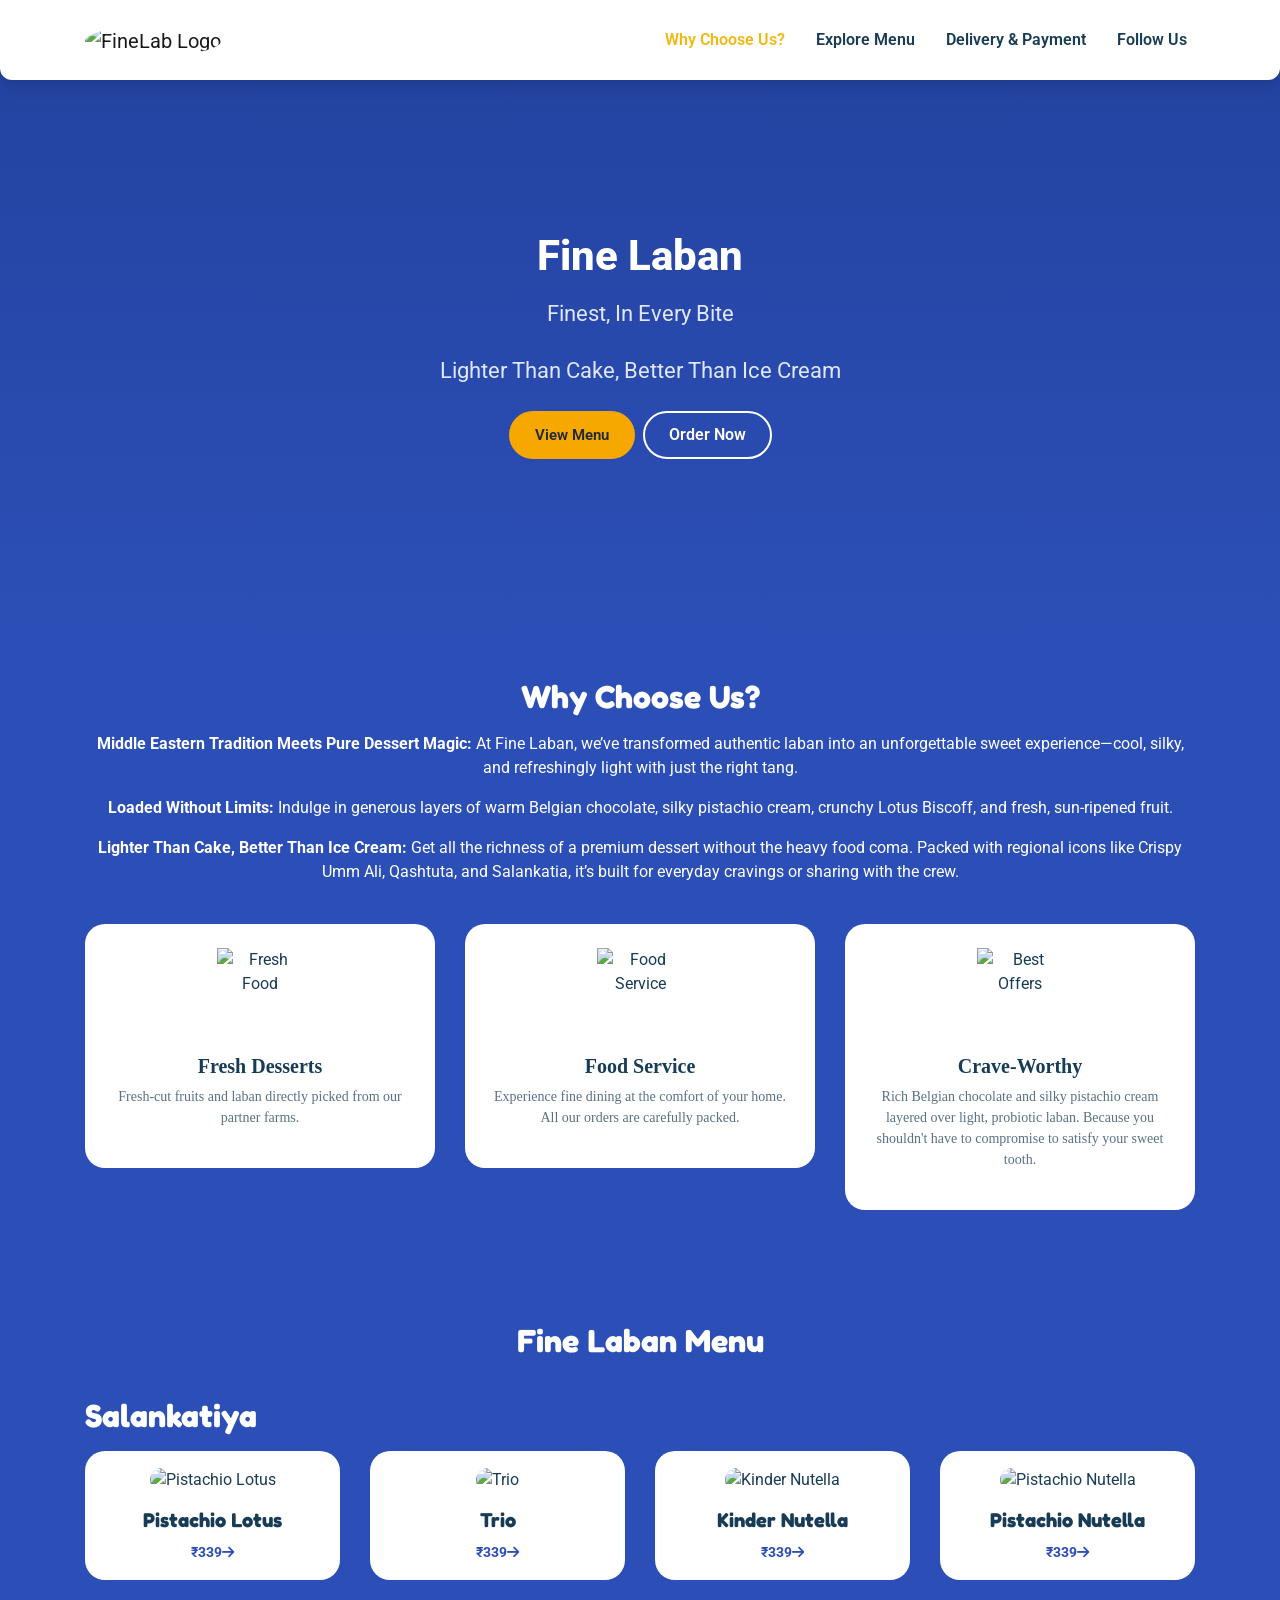
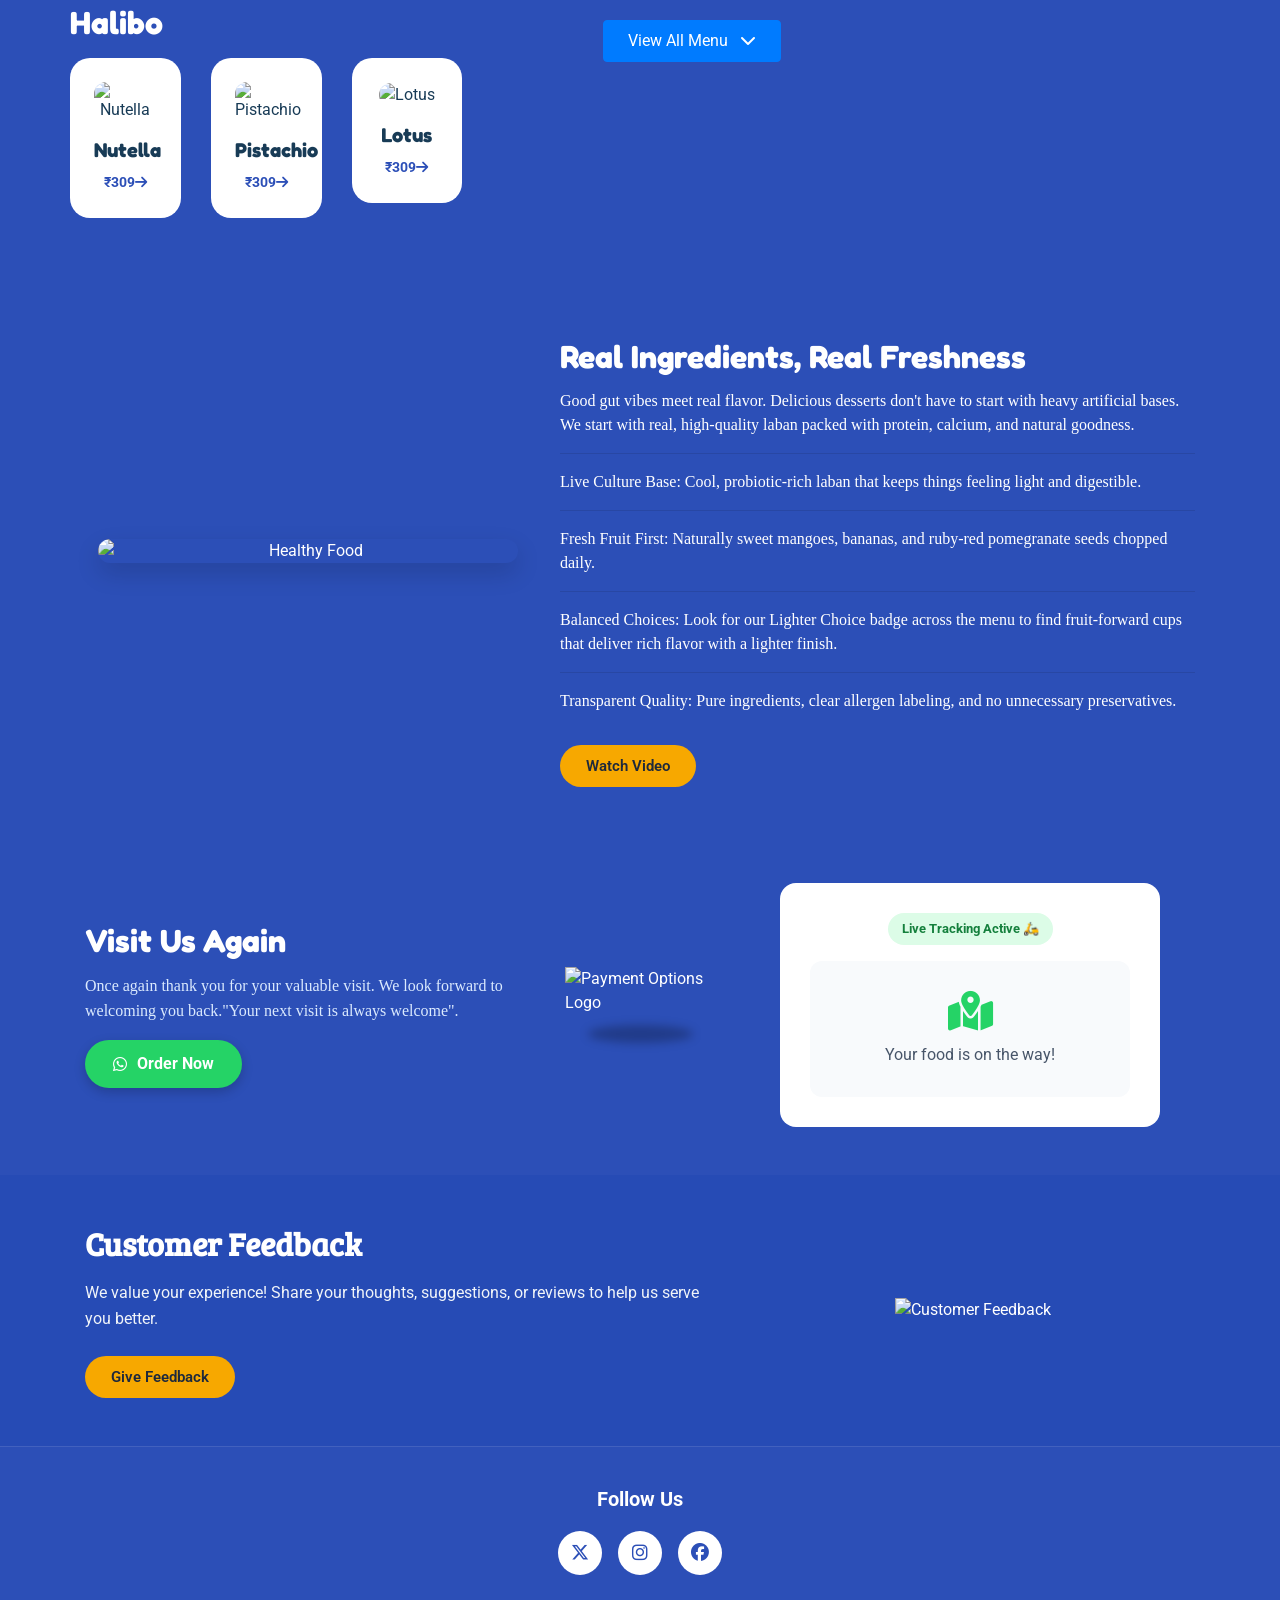
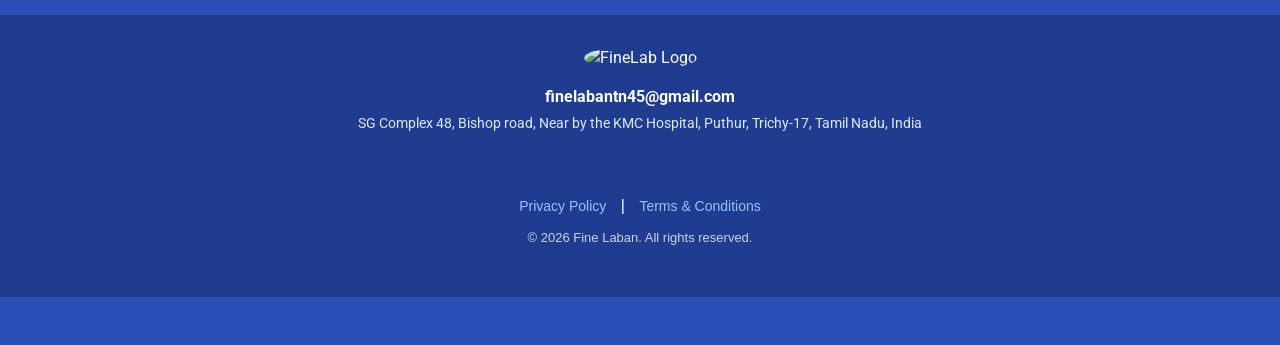
==== index.html @ 9af35835 "Add files via upload" ====
<!DOCTYPE html>
<html lang="en">

<head>
    <meta charset="UTF-8">
    <meta name="viewport" content="width=device-width, initial-scale=1.0">
    <title>Fine Laban - Finest, In Every Bite</title>

    <!-- External CSS Libraries -->
    <link rel="stylesheet" href="https://cdnjs.cloudflare.com/ajax/libs/font-awesome/6.5.0/css/all.min.css">
    <link rel="stylesheet" href="https://stackpath.bootstrapcdn.com/bootstrap/4.5.2/css/bootstrap.min.css" integrity="sha384-JcKb8q3iqJ61gNV9KGb8thSsNjpSL0n8PARn9HuZOnIxN0hoP+VmmDGMN5t9UJ0Z" crossorigin="anonymous" />
    <link href="https://fonts.googleapis.com/css2?family=Roboto:wght@300;400;500;700;800&display=swap" rel="stylesheet">

    <link rel="stylesheet" href="style.css">
    <link rel="preconnect" href="https://fonts.googleapis.com">
    <link rel="preconnect" href="https://fonts.gstatic.com" crossorigin>
    <link href="https://fonts.googleapis.com/css2?family=Fredoka:wght@300..700&display=swap" rel="stylesheet">
</head>

<body>

    <!-- NAVBAR -->
    <nav class="navbar navbar-expand-lg navbar-light fixed-top">
        <div class="container">
            <a class="navbar-brand" href="#">
                <img src="https://res.cloudinary.com/rdp2jkcj/image/upload/v1786182615/WhatsApp_Image_2026-08-08_at_3.19.28_PM_ah4m60.jpg" alt="FineLab Logo">
            </a>
            <button class="navbar-toggler" type="button" data-toggle="collapse" data-target="#navbarNavAltMarkup">
                <span class="navbar-toggler-icon"></span>
            </button>
            <div class="collapse navbar-collapse" id="navbarNavAltMarkup">
                <div class="navbar-nav ml-auto">
                    <a class="nav-link active" href="#wcuSection">Why Choose Us?</a>
                    <a class="nav-link" href="#exploreMenuSection">Explore Menu</a>
                    <a class="nav-link" href="#deliveryPaymentSection">Delivery & Payment</a>
                    <a class="nav-link" href="#followUsSection">Follow Us</a>
                </div>
            </div>
        </div>
    </nav>

    <!-- BANNER -->
    <div class="banner-section-bg-container d-flex justify-content-center align-items-center flex-column text-center">
        <div class="container">
            <h1 class="banner-heading mb-3">Fine Laban</h1>
            <p class="banner-caption mb-4">Finest, In Every Bite</p>
            <p class="banner-caption mb-4">Lighter Than Cake, Better Than Ice Cream</p>
            <div class="d-flex justify-content-center gap-3">
                <button class="custom-button mr-2" onclick="location.href='#exploreMenuSection'">View Menu</button>
                <a href="https://wa.me/917909191778?text=Hello%20Fine%20Shop%2C%20I%20want%20to%20place%20an%20order." target="_blank" class="custom-outline-button">Order Now</a>
            </div>
        </div>
    </div>

    <!-- WHY CHOOSE US -->
    <div class="wcu-section pt-5 pb-5" id="wcuSection">
        <div class="container">
            <div class="row">
                <div class="col-12 text-center mb-4">
                    <h1 class="wcu-section-heading">Why Choose Us?</h1>
                    <p class="wcu-section-description">
                         <p><strong>Middle Eastern Tradition Meets Pure Dessert Magic:</strong> At Fine Laban, we’ve transformed authentic laban into an unforgettable sweet experience—cool, silky, and refreshingly light with just the right tang.</p>
                         <p><strong>Loaded Without Limits:</strong> Indulge in generous layers of warm Belgian chocolate, silky pistachio cream, crunchy Lotus Biscoff, and fresh, sun-ripened fruit.</p>
                         <p><strong>Lighter Than Cake, Better Than Ice Cream:</strong> Get all the richness of a premium dessert without the heavy food coma. Packed with regional icons like Crispy Umm Ali, Qashtuta, and Salankatia, it’s built for everyday cravings or sharing with the crew.</p> 
               </div>
               <div class="col-12 col-md-4">
                    <div class="wcu-card p-4 mb-3">
                        <img src="https://d2clawv67efefq.cloudfront.net/ccbp-responsive-website/fruits-img.png" class="wcu-card-image mx-auto d-block" alt="Fresh Food" />
                        <h2 class="wcu-card-title mt-3">Fresh Desserts</h2>
                        <p class="wcu-card-description">Fresh-cut fruits and laban directly picked from our partner farms.</p>
                    </div>
                </div>
                <div class="col-12 col-md-4">
                    <div class="wcu-card p-4 mb-3">
                        <img src="https://d2clawv67efefq.cloudfront.net/ccbp-responsive-website/food-serve.png" class="wcu-card-image mx-auto d-block" alt="Food Service" />
                        <h2 class="wcu-card-title mt-3">Food Service</h2>
                        <p class="wcu-card-description">Experience fine dining at the comfort of your home. All our orders are carefully packed.</p>
                    </div>
                </div>
                <div class="col-12 col-md-4">
                    <div class="wcu-card p-4 mb-3">
                        <img src="https://d2clawv67efefq.cloudfront.net/ccbp-responsive-website/offers-img.png" class="wcu-card-image mx-auto d-block" alt="Best Offers" />
                        <h2 class="wcu-card-title mt-3">Crave-Worthy</h2>
                        <p class="wcu-card-description">Rich Belgian chocolate and silky pistachio cream layered over light, probiotic laban. Because you shouldn't have to compromise to satisfy your sweet tooth.</p>
                    </div>
                </div>
            </div>
        </div>
    </div>

    <!-- EXPLORE MENU -->
    <div class="explore-menu-section pt-5 pb-5" id="exploreMenuSection">
    <div class="container">
        <!-- Main Section Title -->
        <div class="row">
            <div class="col-12 mb-4 text-center">
                <h1 class="menu-section-heading">Fine Laban Menu</h1>
            </div>
        </div>

        <!-- ALWAYS VISIBLE CATEGORIES -->

        <!-- 2. SALANKATIYA SECTION -->
        <div class="row mb-4 category-section">
            <div class="col-12"><h2 class="category-heading mb-3">Salankatiya</h2></div>
            <div class="col-12 col-md-6 col-lg-3">
                <div class="menu-item-card p-3 mb-4" onclick="openOrderModal('Pistachio Lotus', 339, 'https://res.cloudinary.com/ehbeuwv4/image/upload/f_auto,q_auto/WhatsApp_Image_2026-08-01_at_11.56.31_PM_zu2cu1')">
                    <img src="https://res.cloudinary.com/ehbeuwv4/image/upload/f_auto,q_auto/WhatsApp_Image_2026-08-01_at_11.56.31_PM_zu2cu1" class="menu-item-image w-100" alt="Pistachio Lotus" />
                    <h3 class="menu-card-title mt-3">Pistachio Lotus</h3>
                    <a href="#" class="menu-item-link"> ₹339<i class="fas fa-arrow-right"></i></a>
                </div>
            </div>
            <div class="col-12 col-md-6 col-lg-3">
                <div class="menu-item-card p-3 mb-4" onclick="openOrderModal('Trio', 339, 'https://res.cloudinary.com/ehbeuwv4/image/upload/f_auto,q_auto/WhatsApp_Image_2026-08-01_at_11.52.54_PM_xdddlk')">
                    <img src="https://res.cloudinary.com/ehbeuwv4/image/upload/f_auto,q_auto/WhatsApp_Image_2026-08-01_at_11.52.54_PM_xdddlk" class="menu-item-image w-100" alt="Trio" />
                    <h3 class="menu-card-title mt-3">Trio</h3>
                    <a href="#" class="menu-item-link"> ₹339<i class="fas fa-arrow-right"></i></a>
                </div>
            </div>
            <div class="col-12 col-md-6 col-lg-3">
                <div class="menu-item-card p-3 mb-4" onclick="openOrderModal('Kinder Nutella', 339, 'https://res.cloudinary.com/ehbeuwv4/image/upload/f_auto,q_auto/WhatsApp_Image_2026-08-01_at_10.01.48_PM_1_yns80e')">
                    <img src="https://res.cloudinary.com/ehbeuwv4/image/upload/f_auto,q_auto/WhatsApp_Image_2026-08-01_at_10.01.48_PM_1_yns80e" class="menu-item-image w-100" alt="Kinder Nutella" />
                    <h3 class="menu-card-title mt-3">Kinder Nutella</h3>
                    <a href="#" class="menu-item-link"> ₹339<i class="fas fa-arrow-right"></i></a>
                </div>
            </div>
            <div class="col-12 col-md-6 col-lg-3">
                <div class="menu-item-card p-3 mb-4" onclick="openOrderModal('Pistachio Nutella', 339, 'https://res.cloudinary.com/ehbeuwv4/image/upload/f_auto,q_auto/WhatsApp_Image_2026-08-01_at_10.03.39_PM_nn8xlf')">
                    <img src="https://res.cloudinary.com/ehbeuwv4/image/upload/f_auto,q_auto/WhatsApp_Image_2026-08-01_at_10.03.39_PM_nn8xlf" class="menu-item-image w-100" alt="Pistachio Nutella" />
                    <h3 class="menu-card-title mt-3">Pistachio Nutella</h3>
                    <a href="#" class="menu-item-link"> ₹339<i class="fas fa-arrow-right"></i></a>
                </div>
            </div>


        <!-- 12. HALIBO SECTION -->
            <div class="row mb-4 category-section">
                <div class="col-12"><h2 class="category-heading mb-3">Halibo</h2></div>
                <div class="col-12 col-md-6 col-lg-3">
                    <div class="menu-item-card p-4 mb-4" onclick="openOrderModal('Nutella', 309, 'https://res.cloudinary.com/ehbeuwv4/image/upload/f_auto,q_auto/1000098634_y91zod')">
                        <img src="https://res.cloudinary.com/ehbeuwv4/image/upload/f_auto,q_auto/1000098634_y91zod" class="menu-item-image w-100" alt="Nutella" />
                        <h3 class="menu-card-title mt-3">Nutella</h3>
                        <a href="#" class="menu-item-link"> ₹309<i class="fas fa-arrow-right"></i></a>
                    </div>
                </div>
                <div class="col-12 col-md-6 col-lg-3">
                    <div class="menu-item-card p-4 mb-4" onclick="openOrderModal('Pistachio', 309, 'https://res.cloudinary.com/ehbeuwv4/image/upload/f_auto,q_auto/WhatsApp_Image_2026-08-01_at_11.21.33_PM_sa0oqc')">
                        <img src="https://res.cloudinary.com/ehbeuwv4/image/upload/f_auto,q_auto/WhatsApp_Image_2026-08-01_at_11.21.33_PM_sa0oqc" class="menu-item-image w-100" alt="Pistachio" />
                        <h3 class="menu-card-title mt-3">Pistachio</h3>
                        <a href="#" class="menu-item-link"> ₹309<i class="fas fa-arrow-right"></i></a>
                    </div>
                </div>
                <div class="col-12 col-md-6 col-lg-3">
                    <div class="menu-item-card p-4 mb-4" onclick="openOrderModal('Lotus', 309, 'https://res.cloudinary.com/ehbeuwv4/image/upload/v1785690926/IMG-20260802-WA0013_jbvsyq.jpg')">
                        <img src="https://res.cloudinary.com/ehbeuwv4/image/upload/v1785690926/IMG-20260802-WA0013_jbvsyq.jpg" class="menu-item-image w-100" alt="Lotus" />
                        <h3 class="menu-card-title mt-3">Lotus</h3>
                        <a href="#" class="menu-item-link"> ₹309<i class="fas fa-arrow-right"></i></a>
                    </div>
                </div>
            </div>

        <!-- INITIALLY HIDDEN CONTAINER FOR REMAINING CATEGORIES -->
        <div id="moreMenuSection" class="d-none">

            <!-- 3. HEBBA CAKE SECTION -->
            <div class="row mb-4 category-section">
                <div class="col-12"><h2 class="category-heading mb-3">Hebba Cake</h2></div>
                <div class="col-12 col-md-6 col-lg-3" onclick="openOrderModal('Belgium Chocolate', 379, 'https://res.cloudinary.com/ehbeuwv4/image/upload/f_auto,q_auto/WhatsApp_Image_2026-08-01_at_10.09.09_PM_kfiuom')">
                    <div class="menu-item-card p-3 mb-4">
                        <img src="https://res.cloudinary.com/ehbeuwv4/image/upload/f_auto,q_auto/WhatsApp_Image_2026-08-01_at_10.09.09_PM_kfiuom" class="menu-item-image w-100" alt="Belgium Chocolate" />
                        <h3 class="menu-card-title mt-3">Belgium Chocolate</h3>
                        <a href="#" class="menu-item-link"> ₹379<i class="fas fa-arrow-right"></i></a>
                    </div>
                </div>
                <div class="col-12 col-md-6 col-lg-3" onclick="openOrderModal('Kinder', 239, 'https://res.cloudinary.com/ehbeuwv4/image/upload/f_auto,q_auto/WhatsApp_Image_2026-08-01_at_10.11.14_PM_ahtedg')">
                    <div class="menu-item-card p-3 mb-4">
                        <img src="https://res.cloudinary.com/ehbeuwv4/image/upload/f_auto,q_auto/WhatsApp_Image_2026-08-01_at_10.11.14_PM_ahtedg" class="menu-item-image w-100" alt="Kinder" />
                        <h3 class="menu-card-title mt-3">Kinder</h3>
                        <a href="#" class="menu-item-link"> ₹239<i class="fas fa-arrow-right"></i></a>
                    </div>
                </div>
                <div class="col-12 col-md-6 col-lg-3" onclick="openOrderModal('Pista', 239, 'https://res.cloudinary.com/ehbeuwv4/image/upload/f_auto,q_auto/WhatsApp_Image_2026-08-01_at_10.28.12_PM_vltp1e')">
                    <div class="menu-item-card p-3 mb-4">
                        <img src="https://res.cloudinary.com/ehbeuwv4/image/upload/f_auto,q_auto/WhatsApp_Image_2026-08-01_at_10.28.12_PM_vltp1e" class="menu-item-image w-100" alt="Pista" />
                        <h3 class="menu-card-title mt-3">Pista</h3>
                        <a href="#" class="menu-item-link"> ₹239<i class="fas fa-arrow-right"></i></a>
                    </div>
                </div>
                <div class="col-12 col-md-6 col-lg-3" onclick="openOrderModal('Chocolate', 239, 'https://res.cloudinary.com/ehbeuwv4/image/upload/f_auto,q_auto/WhatsApp_Image_2026-08-01_at_11.30.06_PM_lm1nqe')">
                    <div class="menu-item-card p-3 mb-4">
                        <img src="https://res.cloudinary.com/ehbeuwv4/image/upload/f_auto,q_auto/WhatsApp_Image_2026-08-01_at_11.30.06_PM_lm1nqe" class="menu-item-image w-100" alt="Chocolate" />
                        <h3 class="menu-card-title mt-3">Chocolate</h3>
                        <a href="#" class="menu-item-link"> ₹239<i class="fas fa-arrow-right"></i></a>
                    </div>
                </div>
            </div>

            <!-- 4. BAMBOOZA SECTION -->
            <div class="row mb-4 category-section">
                <div class="col-12"><h2 class="category-heading mb-3">Bambooza</h2></div>
                <div class="col-12 col-md-6 col-lg-3">
                    <div class="menu-item-card p-3 mb-4" onclick="openOrderModal('Pistachio', 339, 'https://res.cloudinary.com/ehbeuwv4/image/upload/f_auto,q_auto/WhatsApp_Image_2026-08-01_at_10.14.14_PM_jrbf6d')">
                        <img src="https://res.cloudinary.com/ehbeuwv4/image/upload/f_auto,q_auto/WhatsApp_Image_2026-08-01_at_10.14.14_PM_jrbf6d" class="menu-item-image w-100" alt="Pistachio" />
                        <h3 class="menu-card-title mt-3">Pistachio</h3>
                        <a href="#" class="menu-item-link">₹339<i class="fas fa-arrow-right"></i></a>
                    </div>
                </div>
                <div class="col-12 col-md-6 col-lg-3">
                    <div class="menu-item-card p-3 mb-4" onclick="openOrderModal('Mango', 339, 'https://res.cloudinary.com/ehbeuwv4/image/upload/f_auto,q_auto/WhatsApp_Image_2026-08-01_at_10.13.10_PM_d2go8y')">
                        <img src="https://res.cloudinary.com/ehbeuwv4/image/upload/f_auto,q_auto/WhatsApp_Image_2026-08-01_at_10.13.10_PM_d2go8y" class="menu-item-image w-100" alt="Mango" />
                        <h3 class="menu-card-title mt-3">Mango</h3>
                        <a href="#" class="menu-item-link"> ₹339<i class="fas fa-arrow-right"></i></a>
                    </div>
                </div>
                <div class="col-12 col-md-6 col-lg-3">
                    <div class="menu-item-card p-3 mb-4" onclick="openOrderModal('Lotus', 339, 'https://res.cloudinary.com/ehbeuwv4/image/upload/f_auto,q_auto/WhatsApp_Image_2026-08-01_at_10.17.02_PM_slt33b')">
                        <img src="https://res.cloudinary.com/ehbeuwv4/image/upload/f_auto,q_auto/WhatsApp_Image_2026-08-01_at_10.17.02_PM_slt33b" class="menu-item-image w-100" alt="Lotus" />
                        <h3 class="menu-card-title mt-3">Lotus</h3>
                        <a href="#" class="menu-item-link"> ₹339<i class="fas fa-arrow-right"></i></a>
                    </div>
                </div>
                <div class="col-12 col-md-6 col-lg-3">
                    <div class="menu-item-card p-3 mb-4" onclick="openOrderModal('Nutella', 339, 'https://res.cloudinary.com/ehbeuwv4/image/upload/f_auto,q_auto/WhatsApp_Image_2026-08-01_at_10.21.53_PM_pfiijg')">
                        <img src="https://res.cloudinary.com/ehbeuwv4/image/upload/f_auto,q_auto/WhatsApp_Image_2026-08-01_at_10.21.53_PM_pfiijg" class="menu-item-image w-100" alt="Nutella" />
                        <h3 class="menu-card-title mt-3">Nutella</h3>
                        <a href="#" class="menu-item-link"> ₹339<i class="fas fa-arrow-right"></i></a>
                    </div>
                </div>
            </div>

            <!-- 5. CRISPY UMM ALI SECTION -->
            <div class="row mb-4 category-section">
                <div class="col-12"><h2 class="category-heading mb-3">Crispy Umm Ali</h2></div>
                <div class="col-12 col-md-6 col-lg-3">
                    <div class="menu-item-card p-3 mb-4" onclick="openOrderModal('Lotus', 339, 'https://res.cloudinary.com/ehbeuwv4/image/upload/f_auto,q_auto/WhatsApp_Image_2026-08-01_at_10.56.20_PM_b3t0y7')">
                        <img src="https://res.cloudinary.com/ehbeuwv4/image/upload/f_auto,q_auto/WhatsApp_Image_2026-08-01_at_10.56.20_PM_b3t0y7" class="menu-item-image w-100" alt="Lotus" />
                        <h3 class="menu-card-title mt-3">Lotus</h3>
                        <a href="#" class="menu-item-link"> ₹339<i class="fas fa-arrow-right"></i></a>
                    </div>
                </div>
                <div class="col-12 col-md-6 col-lg-3">
                    <div class="menu-item-card p-3 mb-4" onclick="openOrderModal('Pistachio Nutella', 339, 'https://res.cloudinary.com/ehbeuwv4/image/upload/f_auto,q_auto/WhatsApp_Image_2026-08-01_at_10.57.57_PM_mifkaj')">
                        <img src="https://res.cloudinary.com/ehbeuwv4/image/upload/f_auto,q_auto/WhatsApp_Image_2026-08-01_at_10.57.57_PM_mifkaj" class="menu-item-image w-100" alt="Pistachio Nutella" />
                        <h3 class="menu-card-title mt-3">Pistachio Nutella</h3>
                        <a href="#" class="menu-item-link"> ₹339<i class="fas fa-arrow-right"></i></a>
                    </div>
                </div>
                <div class="col-12 col-md-6 col-lg-3">
                    <div class="menu-item-card p-3 mb-4" onclick="openOrderModal('Pistachio Lotus', 339, 'https://res.cloudinary.com/ehbeuwv4/image/upload/v1785691834/IMG-20260802-WA0010_f9mij9.jpg')">
                        <img src="https://res.cloudinary.com/ehbeuwv4/image/upload/v1785691834/IMG-20260802-WA0010_f9mij9.jpg" class="menu-item-image w-100" alt="Pistachio Lotus" />
                        <h3 class="menu-card-title mt-3">Pistachio Lotus</h3>
                        <a href="#" class="menu-item-link"> ₹339<i class="fas fa-arrow-right"></i></a>
                    </div>
                </div>
                <div class="col-12 col-md-6 col-lg-3">
                    <div class="menu-item-card p-3 mb-4" onclick="openOrderModal('Pistachio', 339, 'https://res.cloudinary.com/ehbeuwv4/image/upload/f_auto,q_auto/WhatsApp_Image_2026-08-01_at_11.44.16_PM_1_s6atgj')">
                        <img src="https://res.cloudinary.com/ehbeuwv4/image/upload/f_auto,q_auto/WhatsApp_Image_2026-08-01_at_11.44.16_PM_1_s6atgj" class="menu-item-image w-100" alt="Pistachio" />
                        <h3 class="menu-card-title mt-3">Pistachio</h3>
                        <a href="#" class="menu-item-link"> ₹339<i class="fas fa-arrow-right"></i></a>
                    </div>
                </div>
                <div class="col-12 col-md-6 col-lg-3">
                    <div class="menu-item-card p-3 mb-4" onclick="openOrderModal('Nutella', 339, 'https://res.cloudinary.com/ehbeuwv4/image/upload/f_auto,q_auto/WhatsApp_Image_2026-08-01_at_11.44.16_PM_kfjekk')">
                        <img src="https://res.cloudinary.com/ehbeuwv4/image/upload/f_auto,q_auto/WhatsApp_Image_2026-08-01_at_11.44.16_PM_kfjekk" class="menu-item-image w-100" alt="Nutella" />
                        <h3 class="menu-card-title mt-3">Nutella</h3>
                        <a href="#" class="menu-item-link"> ₹339<i class="fas fa-arrow-right"></i></a>
                    </div>
                </div>
            </div>

            <!-- 6. LOU'A SECTION -->
            <div class="row mb-4 category-section">
                <div class="col-12"><h2 class="category-heading mb-3">Lou'a</h2></div>
                <div class="col-12 col-md-6 col-lg-3">
                    <div class="menu-item-card p-3 mb-4" onclick="openOrderModal('Nutella', 339, 'https://res.cloudinary.com/ehbeuwv4/image/upload/f_auto,q_auto/1000098624_us4xb9')">
                        <img src="https://res.cloudinary.com/ehbeuwv4/image/upload/f_auto,q_auto/1000098624_us4xb9" class="menu-item-image w-100" alt="Nutella" />
                        <h3 class="menu-card-title mt-3">Nutella</h3>
                        <a href="#" class="menu-item-link"> ₹339<i class="fas fa-arrow-right"></i></a>
                    </div>
                </div>
                <div class="col-12 col-md-6 col-lg-3">
                    <div class="menu-item-card p-3 mb-4" onclick="openOrderModal('Pistachio Lotus', 339, 'https://res.cloudinary.com/ehbeuwv4/image/upload/f_auto,q_auto/1000098628_n03lbp')">
                        <img src="https://res.cloudinary.com/ehbeuwv4/image/upload/f_auto,q_auto/1000098628_n03lbp" class="menu-item-image w-100" alt="Pistachio Lotus" />
                        <h3 class="menu-card-title mt-3">Pistachio Lotus</h3>
                        <a href="#" class="menu-item-link"> ₹339<i class="fas fa-arrow-right"></i></a>
                    </div>
                </div>
                <div class="col-12 col-md-6 col-lg-3">
                    <div class="menu-item-card p-3 mb-4" onclick="openOrderModal('Kinder', 339, 'https://res.cloudinary.com/ehbeuwv4/image/upload/f_auto,q_auto/WhatsApp_Image_2026-08-01_at_11.01.28_PM_yvff14')">
                        <img src="https://res.cloudinary.com/ehbeuwv4/image/upload/f_auto,q_auto/WhatsApp_Image_2026-08-01_at_11.01.28_PM_yvff14" class="menu-item-image w-100" alt="Kinder" />
                        <h3 class="menu-card-title mt-3">Kinder</h3>
                        <a href="#" class="menu-item-link"> ₹339<i class="fas fa-arrow-right"></i></a>
                    </div>
                </div>
                <div class="col-12 col-md-6 col-lg-3">
                    <div class="menu-item-card p-3 mb-4" onclick="openOrderModal('Nutella Pistachio', 339, 'https://res.cloudinary.com/ehbeuwv4/image/upload/f_auto,q_auto/1000098171_swpna8')">
                        <img src="https://res.cloudinary.com/ehbeuwv4/image/upload/f_auto,q_auto/1000098171_swpna8" class="menu-item-image w-100" alt="Nutella Pistachio" />
                        <h3 class="menu-card-title mt-3">Nutella Pistachio</h3>
                        <a href="#" class="menu-item-link"> ₹339<i class="fas fa-arrow-right"></i></a>
                    </div>
                </div>
                <div class="col-12 col-md-6 col-lg-3">
                    <div class="menu-item-card p-3 mb-4" onclick="openOrderModal('Lotus', 339, 'https://res.cloudinary.com/ehbeuwv4/image/upload/v1785690927/IMG-20260802-WA0011_kjavix.jpg')">
                        <img src="https://res.cloudinary.com/ehbeuwv4/image/upload/v1785690927/IMG-20260802-WA0011_kjavix.jpg" class="menu-item-image w-100" alt="Lotus" />
                        <h3 class="menu-card-title mt-3">Lotus</h3>
                        <a href="#" class="menu-item-link"> ₹339<i class="fas fa-arrow-right"></i></a>
                    </div>
                </div>
                <div class="col-12 col-md-6 col-lg-3">
                    <div class="menu-item-card p-3 mb-4" onclick="openOrderModal('Pistachio', 339, 'https://res.cloudinary.com/ehbeuwv4/image/upload/f_auto,q_auto/1000098636_bt0mv7')">
                        <img src="https://res.cloudinary.com/ehbeuwv4/image/upload/f_auto,q_auto/1000098636_bt0mv7" class="menu-item-image w-100" alt="Pistachio" />
                        <h3 class="menu-card-title mt-3">Pistachio</h3>
                        <a href="#" class="menu-item-link"> ₹339<i class="fas fa-arrow-right"></i></a>
                    </div>
                </div>
            </div>

            <!-- 7. QASHTUTA SECTION -->
            <div class="row mb-4 category-section">
                <div class="col-12"><h2 class="category-heading mb-3">Qashtuta</h2></div>
                <div class="col-12 col-md-6 col-lg-3">
                    <div class="menu-item-card p-3 mb-4" onclick="openOrderModal('Banana Strawberry', 279, 'https://res.cloudinary.com/ehbeuwv4/image/upload/f_auto,q_auto/WhatsApp_Image_2026-08-01_at_11.05.08_PM_yb2q7m')">
                        <img src="https://res.cloudinary.com/ehbeuwv4/image/upload/f_auto,q_auto/WhatsApp_Image_2026-08-01_at_11.05.08_PM_yb2q7m" class="menu-item-image w-100" alt="Banana Strawberry" />
                        <h3 class="menu-card-title mt-3">Banana Strawberry</h3>
                        <a href="#" class="menu-item-link"> ₹279<i class="fas fa-arrow-right"></i></a>
                    </div>
                </div>
                <div class="col-12 col-md-6 col-lg-3">
                    <div class="menu-item-card p-3 mb-4" onclick="openOrderModal('Mango Strawberry', 279, 'https://res.cloudinary.com/ehbeuwv4/image/upload/f_auto,q_auto/WhatsApp_Image_2026-08-01_at_11.04.17_PM_zauzyt')">
                        <img src="https://res.cloudinary.com/ehbeuwv4/image/upload/f_auto,q_auto/WhatsApp_Image_2026-08-01_at_11.04.17_PM_zauzyt" class="menu-item-image w-100" alt="Mango Strawberry" />
                        <h3 class="menu-card-title mt-3">Mango Strawberry</h3>
                        <a href="#" class="menu-item-link"> ₹279<i class="fas fa-arrow-right"></i></a>
                    </div>
                </div>
                <div class="col-12 col-md-6 col-lg-3">
                    <div class="menu-item-card p-3 mb-4" onclick="openOrderModal('Anar With Tender Coconut', 279, 'https://res.cloudinary.com/ehbeuwv4/image/upload/f_auto,q_auto/WhatsApp_Image_2026-08-01_at_11.06.01_PM_fw3ly8')">
                        <img src="https://res.cloudinary.com/ehbeuwv4/image/upload/f_auto,q_auto/WhatsApp_Image_2026-08-01_at_11.06.01_PM_fw3ly8" class="menu-item-image w-100" alt="Anar With Tender Coconut" />
                        <h3 class="menu-card-title mt-3">Anar With Tender Coconut</h3>
                        <a href="#" class="menu-item-link"> ₹279<i class="fas fa-arrow-right"></i></a>
                    </div>
                </div>
                <div class="col-12 col-md-6 col-lg-3">
                    <div class="menu-item-card p-3 mb-4" onclick="openOrderModal('Mango Banana', 279, 'https://res.cloudinary.com/ehbeuwv4/image/upload/f_auto,q_auto/WhatsApp_Image_2026-08-01_at_10.08.33_PM_1_ucfjjy')">
                        <img src="https://res.cloudinary.com/ehbeuwv4/image/upload/f_auto,q_auto/WhatsApp_Image_2026-08-01_at_10.08.33_PM_1_ucfjjy" class="menu-item-image w-100" alt="Mango Banana" />
                        <h3 class="menu-card-title mt-3">Mango Banana</h3>
                        <a href="#" class="menu-item-link"> ₹279<i class="fas fa-arrow-right"></i></a>
                    </div>
                </div>
                <div class="col-12 col-md-6 col-lg-3">
                    <div class="menu-item-card p-3 mb-4" onclick="openOrderModal('Nutella Hazelnut', 279, 'https://res.cloudinary.com/ehbeuwv4/image/upload/f_auto,q_auto/1000098638_r61fk3')">
                        <img src="https://res.cloudinary.com/ehbeuwv4/image/upload/f_auto,q_auto/1000098638_r61fk3" class="menu-item-image w-100" alt="Nutella Hazelnut" />
                        <h3 class="menu-card-title mt-3">Nutella Hazelnut</h3>
                        <a href="#" class="menu-item-link"> ₹279<i class="fas fa-arrow-right"></i></a>
                    </div>
                </div>
                <div class="col-12 col-md-6 col-lg-3">
                    <div class="menu-item-card p-3 mb-4" onclick="openOrderModal('Lotus', 279, 'https://res.cloudinary.com/ehbeuwv4/image/upload/v1785690927/IMG-20260802-WA0011_kjavix.jpg')">
                        <img src="https://res.cloudinary.com/ehbeuwv4/image/upload/f_auto,q_auto/1000098631_smomwx" class="menu-item-image w-100" alt="Lotus" />
                        <h3 class="menu-card-title mt-3">Lotus</h3>
                        <a href="#" class="menu-item-link"> ₹279<i class="fas fa-arrow-right"></i></a>
                    </div>
                </div>
                <div class="col-12 col-md-6 col-lg-3">
                    <div class="menu-item-card p-3 mb-4" onclick="openOrderModal('Mango', 279, 'https://res.cloudinary.com/ehbeuwv4/image/upload/f_auto,q_auto/WhatsApp_Image_2026-08-01_at_10.08.33_PM_2_qq2bnj')">
                        <img src="https://res.cloudinary.com/ehbeuwv4/image/upload/f_auto,q_auto/WhatsApp_Image_2026-08-01_at_10.08.33_PM_2_qq2bnj" class="menu-item-image w-100" alt="Mango" />
                        <h3 class="menu-card-title mt-3">Mango</h3>
                        <a href="#" class="menu-item-link"> ₹279<i class="fas fa-arrow-right"></i></a>
                    </div>
                </div>
                <div class="col-12 col-md-6 col-lg-3">
                    <div class="menu-item-card p-3 mb-4" onclick="openOrderModal('Pistachio', 279, 'https://res.cloudinary.com/ehbeuwv4/image/upload/f_auto,q_auto/WhatsApp_Image_2026-08-01_at_10.08.33_PM_ixrbry')">
                        <img src="https://res.cloudinary.com/ehbeuwv4/image/upload/f_auto,q_auto/WhatsApp_Image_2026-08-01_at_10.08.33_PM_ixrbry" class="menu-item-image w-100" alt="Pistachio" />
                        <h3 class="menu-card-title mt-3">Pistachio</h3>
                        <a href="#" class="menu-item-link"> ₹279<i class="fas fa-arrow-right"></i></a>
                    </div>
                </div>
            </div>

            <!-- 8. TOPPINGS & TREATS SECTION -->
            <div class="row mb-4 category-section">
                <div class="col-12"><h2 class="category-heading mb-3">Toppings & Treats</h2></div>
                <div class="col-12 col-md-6 col-lg-3">
                    <div class="menu-item-card p-3 mb-4" onclick="openOrderModal('Kabsa', 369, 'https://res.cloudinary.com/ehbeuwv4/image/upload/f_auto,q_auto/WhatsApp_Image_2026-08-01_at_10.20.20_PM_ekwmjm')">
                        <img src="https://res.cloudinary.com/ehbeuwv4/image/upload/f_auto,q_auto/WhatsApp_Image_2026-08-01_at_10.20.20_PM_ekwmjm" class="menu-item-image w-100" alt="Kabsa" />
                        <h3 class="menu-card-title mt-3">Kabsa</h3>
                        <a href="#" class="menu-item-link"> ₹369<i class="fas fa-arrow-right"></i></a>
                    </div>
                </div>
                <div class="col-12 col-md-6 col-lg-3">
                    <div class="menu-item-card p-3 mb-4" onclick="openOrderModal('Cheese Bomb', 279, 'https://res.cloudinary.com/ehbeuwv4/image/upload/f_auto,q_auto/WhatsApp_Image_2026-08-01_at_10.19.44_PM_w9cbkq')">
                        <img src="https://res.cloudinary.com/ehbeuwv4/image/upload/f_auto,q_auto/WhatsApp_Image_2026-08-01_at_10.19.44_PM_w9cbkq" class="menu-item-image w-100" alt="Cheese Bomb" />
                        <h3 class="menu-card-title mt-3">Cheese Bomb</h3>
                        <a href="#" class="menu-item-link"> ₹279<i class="fas fa-arrow-right"></i></a>
                    </div>
                </div>
                <div class="col-12 col-md-6 col-lg-3">
                    <div class="menu-item-card p-3 mb-4" onclick="openOrderModal('Creme De La Creme', 369, 'https://res.cloudinary.com/ehbeuwv4/image/upload/f_auto,q_auto/WhatsApp_Image_2026-08-01_at_10.25.06_PM_qf7fqv')">
                        <img src="https://res.cloudinary.com/ehbeuwv4/image/upload/f_auto,q_auto/WhatsApp_Image_2026-08-01_at_10.25.06_PM_qf7fqv" class="menu-item-image w-100" alt="Creme De La Creme" />
                        <h3 class="menu-card-title mt-3">Creme De La Creme</h3>
                        <a href="#" class="menu-item-link"> ₹369<i class="fas fa-arrow-right"></i></a>
                    </div>
                </div>
                <div class="col-12 col-md-6 col-lg-3">
                    <div class="menu-item-card p-3 mb-4" onclick="openOrderModal('Al Mazia', 239, 'https://res.cloudinary.com/ehbeuwv4/image/upload/f_auto,q_auto/WhatsApp_Image_2026-08-01_at_10.15.59_PM_e2teap')">
                        <img src="https://res.cloudinary.com/ehbeuwv4/image/upload/f_auto,q_auto/WhatsApp_Image_2026-08-01_at_10.15.59_PM_e2teap" class="menu-item-image w-100" alt="Al Mazia" />
                        <h3 class="menu-card-title mt-3">Al Mazia</h3>
                        <a href="#" class="menu-item-link"> ₹239<i class="fas fa-arrow-right"></i></a>
                    </div>
                </div>
                <div class="col-12 col-md-6 col-lg-3">
                    <div class="menu-item-card p-3 mb-4" onclick="openOrderModal('Lazy Cat', 239, 'https://res.cloudinary.com/ehbeuwv4/image/upload/f_auto,q_auto/WhatsApp_Image_2026-08-01_at_10.38.38_PM_tc5clo')">
                        <img src="https://res.cloudinary.com/ehbeuwv4/image/upload/f_auto,q_auto/WhatsApp_Image_2026-08-01_at_10.38.38_PM_tc5clo" class="menu-item-image w-100" alt="Lazy Cat" />
                        <h3 class="menu-card-title mt-3">Lazy Cat</h3>
                        <a href="#" class="menu-item-link"> ₹239<i class="fas fa-arrow-right"></i></a>
                    </div>
                </div>
            </div>

            <!-- 9. NEW AND SPECIAL DROP SECTION -->
            <div class="row mb-4 category-section">
                <div class="col-12"><h2 class="category-heading mb-3">New and Special Drop</h2></div>
                <div class="col-12 col-md-6 col-lg-3">
                    <div class="menu-item-card p-3 mb-4" onclick="openOrderModal('Le Feel De Paris', 239, 'https://res.cloudinary.com/ehbeuwv4/image/upload/f_auto,q_auto/WhatsApp_Image_2026-08-01_at_10.53.02_PM_akwv9q')">
                        <img src="https://res.cloudinary.com/ehbeuwv4/image/upload/f_auto,q_auto/WhatsApp_Image_2026-08-01_at_10.53.02_PM_akwv9q" class="menu-item-image w-100" alt="Le Feel De Paris" />
                        <h3 class="menu-card-title mt-3">Le Feel De Paris</h3>
                        <a href="#" class="menu-item-link"> ₹239<i class="fas fa-arrow-right"></i></a>
                    </div>
                </div>
                <div class="col-12 col-md-6 col-lg-3">
                    <div class="menu-item-card p-3 mb-4" onclick="openOrderModal('Le Feel De Paris (Special mango flavoured)', 369, 'https://res.cloudinary.com/ehbeuwv4/image/upload/f_auto,q_auto/WhatsApp_Image_2026-08-01_at_10.54.39_PM_axoh9d')">
                        <img src="https://res.cloudinary.com/ehbeuwv4/image/upload/f_auto,q_auto/WhatsApp_Image_2026-08-01_at_10.54.39_PM_axoh9d" class="menu-item-image w-100" alt="Le Feel De Paris" />
                        <h3 class="menu-card-title mt-3">Le Feel De Paris (Special mango flavoured)</h3>
                        <a href="#" class="menu-item-link"> ₹369<i class="fas fa-arrow-right"></i></a>
                    </div>
                </div>
                <div class="col-12 col-md-6 col-lg-3">
                    <div class="menu-item-card p-3 mb-4" onclick="openOrderModal('Fazea Chocola Cake', 239, 'https://res.cloudinary.com/ehbeuwv4/image/upload/f_auto,q_auto/WhatsApp_Image_2026-08-01_at_10.50.30_PM_apasjv')">
                        <img src="https://res.cloudinary.com/ehbeuwv4/image/upload/f_auto,q_auto/WhatsApp_Image_2026-08-01_at_10.50.30_PM_apasjv" class="menu-item-image w-100" alt="fazea chocola cake" />
                        <h3 class="menu-card-title mt-3">Fazea Chocola Cake</h3>
                        <a href="#" class="menu-item-link"> ₹239<i class="fas fa-arrow-right"></i></a>
                    </div>
                </div>
                <div class="col-12 col-md-6 col-lg-3">
                    <div class="menu-item-card p-3 mb-4" onclick="openOrderModal('Strawberry', 239, 'https://res.cloudinary.com/ehbeuwv4/image/upload/f_auto,q_auto/WhatsApp_Image_2026-08-01_at_10.43.05_PM_detsao')">
                        <img src="https://res.cloudinary.com/ehbeuwv4/image/upload/f_auto,q_auto/WhatsApp_Image_2026-08-01_at_10.43.05_PM_detsao" class="menu-item-image w-100" alt="Strawberry" />
                        <h3 class="menu-card-title mt-3">Strawberry</h3>
                        <a href="#" class="menu-item-link"> ₹239<i class="fas fa-arrow-right"></i></a>
                    </div>
                </div>
                <div class="col-12 col-md-6 col-lg-3">
                    <div class="menu-item-card p-3 mb-4" onclick="openOrderModal('Raffaello', 239, 'https://res.cloudinary.com/ehbeuwv4/image/upload/f_auto,q_auto/1000098144_iiuhai')">
                        <img src="https://res.cloudinary.com/ehbeuwv4/image/upload/f_auto,q_auto/1000098144_iiuhai" class="menu-item-image w-100" alt="Raffaello" />
                        <h3 class="menu-card-title mt-3">Raffaello</h3>
                        <a href="#" class="menu-item-link"> ₹239<i class="fas fa-arrow-right"></i></a>
                    </div>
                </div>
            </div>

            <!-- 10. AMBALYH SECTION -->
            <div class="row mb-4 category-section">
                <div class="col-12"><h2 class="category-heading mb-3">Ambalyh</h2></div>
                <div class="col-12 col-md-6 col-lg-3">
                    <div class="menu-item-card p-3 mb-4" onclick="openOrderModal('Chocolate', 279, 'https://res.cloudinary.com/ehbeuwv4/image/upload/f_auto,q_auto/WhatsApp_Image_2026-08-01_at_10.49.21_PM_wqvgeh')">
                        <img src="https://res.cloudinary.com/ehbeuwv4/image/upload/f_auto,q_auto/WhatsApp_Image_2026-08-01_at_10.49.21_PM_wqvgeh" class="menu-item-image w-100" alt="Chocolate" />
                        <h3 class="menu-card-title mt-3">Chocolate</h3>
                        <a href="#" class="menu-item-link"> ₹279<i class="fas fa-arrow-right"></i></a>
                    </div>
                </div>
                <div class="col-12 col-md-6 col-lg-3">
                    <div class="menu-item-card p-3 mb-4" onclick="openOrderModal('Oreo', 279, 'https://res.cloudinary.com/ehbeuwv4/image/upload/f_auto,q_auto/WhatsApp_Image_2026-08-01_at_10.49.22_PM_iz3gji')">
                        <img src="https://res.cloudinary.com/ehbeuwv4/image/upload/f_auto,q_auto/WhatsApp_Image_2026-08-01_at_10.49.22_PM_iz3gji" class="menu-item-image w-100" alt="Oreo" />
                        <h3 class="menu-card-title mt-3">Oreo</h3>
                        <a href="#" class="menu-item-link"> ₹279<i class="fas fa-arrow-right"></i></a>
                    </div>
                </div>
                <div class="col-12 col-md-6 col-lg-3">
                    <div class="menu-item-card p-3 mb-4" onclick="openOrderModal('Mango', 279, 'https://res.cloudinary.com/ehbeuwv4/image/upload/f_auto,q_auto/WhatsApp_Image_2026-08-01_at_10.45.08_PM_uenzzj')">
                        <img src="https://res.cloudinary.com/ehbeuwv4/image/upload/f_auto,q_auto/WhatsApp_Image_2026-08-01_at_10.45.08_PM_uenzzj" class="menu-item-image w-100" alt="Mango" />
                        <h3 class="menu-card-title mt-3">Mango</h3>
                        <a href="#" class="menu-item-link"> ₹279<i class="fas fa-arrow-right"></i></a>
                    </div>
                </div>
                <div class="col-12 col-md-6 col-lg-3">
                    <div class="menu-item-card p-3 mb-4" onclick="openOrderModal('Lotus', 279, 'https://res.cloudinary.com/ehbeuwv4/image/upload/f_auto,q_auto/WhatsApp_Image_2026-08-01_at_10.46.57_PM_ekxlcp')">
                        <img src="https://res.cloudinary.com/ehbeuwv4/image/upload/f_auto,q_auto/WhatsApp_Image_2026-08-01_at_10.46.57_PM_ekxlcp" class="menu-item-image w-100" alt="Lotus" />
                        <h3 class="menu-card-title mt-3">Lotus</h3>
                        <a href="#" class="menu-item-link"> ₹279<i class="fas fa-arrow-right"></i></a>
                    </div>
                </div>
            </div>
            <!-- 11. SALANKATIYA SECTION -->
        <div class="row mb-4 category-section">
            <div class="col-12"><h2 class="category-heading mb-3">Salankatia</h2></div>
            <div class="col-12 col-md-6 col-lg-3">
                <div class="menu-item-card p-3 mb-4" onclick="openOrderModal('Pistachio Lotus', 339, 'https://res.cloudinary.com/ehbeuwv4/image/upload/v1785690926/IMG-20260802-WA0014_vxowug.jpg')">
                    <img src="https://res.cloudinary.com/ehbeuwv4/image/upload/v1785690926/IMG-20260802-WA0014_vxowug.jpg" class="menu-item-image w-100" alt="Pistachio Lotus" />
                    <h3 class="menu-card-title mt-3">Pistachio Lotus</h3>
                    <a href="#" class="menu-item-link"> ₹339<i class="fas fa-arrow-right"></i></a>
                </div>
            </div>
            <div class="col-12 col-md-6 col-lg-3">
                <div class="menu-item-card p-3 mb-4" onclick="openOrderModal('Pistachio Nutella', 339, 'https://res.cloudinary.com/ehbeuwv4/image/upload/v1785690926/IMG-20260802-WA0013_jbvsyq.jpg')">
                    <img src="https://res.cloudinary.com/ehbeuwv4/image/upload/v1785690926/IMG-20260802-WA0013_jbvsyq.jpg" class="menu-item-image w-100" alt="Pistachio Nutella" />
                    <h3 class="menu-card-title mt-3"> Nutella Pistachio</h3>
                    <a href="#" class="menu-item-link"> ₹339<i class="fas fa-arrow-right"></i></a>
                </div>
            </div>
            <div class="col-12 col-md-6 col-lg-3">
                <div class="menu-item-card p-3 mb-4" onclick="openOrderModal('Nutella', 339, 'https://res.cloudinary.com/ehbeuwv4/image/upload/f_auto,q_auto/1000098634_y91zod')">
                    <img src="https://res.cloudinary.com/ehbeuwv4/image/upload/f_auto,q_auto/1000098634_y91zod" class="menu-item-image w-100" alt="Nutella" />
                    <h3 class="menu-card-title mt-3">Nutella</h3>
                    <a href="#" class="menu-item-link"> ₹339<i class="fas fa-arrow-right"></i></a>
                </div>
            </div>
            <div class="col-12 col-md-6 col-lg-3">
                <div class="menu-item-card p-3 mb-4" onclick="openOrderModal('Nutella Lotus', 339, 'https://res.cloudinary.com/ehbeuwv4/image/upload/v1785690926/IMG-20260802-WA0017_stdm8e.jpg')">
                    <img src="https://res.cloudinary.com/ehbeuwv4/image/upload/v1785690926/IMG-20260802-WA0017_stdm8e.jpg" class="menu-item-image w-100" alt="Nutella Lotus" />
                    <h3 class="menu-card-title mt-3">Nutella Lotus</h3>
                    <a href="#" class="menu-item-link"> ₹339<i class="fas fa-arrow-right"></i></a>
                </div>
            </div>
            <div class="col-12 col-md-6 col-lg-3">
                <div class="menu-item-card p-3 mb-4" onclick="openOrderModal('Pistachio', 339, 'https://res.cloudinary.com/ehbeuwv4/image/upload/v1785690927/IMG-20260802-WA0015_qla88x.jpg')">
                    <img src="https://res.cloudinary.com/ehbeuwv4/image/upload/v1785690927/IMG-20260802-WA0015_qla88x.jpg" class="menu-item-image w-100" alt="Pistachio" />
                    <h3 class="menu-card-title mt-3">Pistachio</h3>
                    <a href="#" class="menu-item-link"> ₹339<i class="fas fa-arrow-right"></i></a>
                </div>
            </div>
            <div class="col-12 col-md-6 col-lg-3">
                <div class="menu-item-card p-3 mb-4" onclick="openOrderModal('Mango', 339, 'https://res.cloudinary.com/ehbeuwv4/image/upload/f_auto,q_auto/WhatsApp_Image_2026-08-01_at_11.07.19_PM_sdckwa')">
                    <img src="https://res.cloudinary.com/ehbeuwv4/image/upload/f_auto,q_auto/WhatsApp_Image_2026-08-01_at_11.07.19_PM_sdckwa" class="menu-item-image w-100" alt="Mango" />
                    <h3 class="menu-card-title mt-3">Mango</h3>
                    <a href="#" class="menu-item-link"> ₹339<i class="fas fa-arrow-right"></i></a>
                </div>
            </div>
            <div class="col-12 col-md-6 col-lg-3">
                <div class="menu-item-card p-3 mb-4" onclick="openOrderModal('Lotus', 339, 'https://res.cloudinary.com/ehbeuwv4/image/upload/v1785690925/IMG-20260802-WA0018_bqoova.jpg')">
                    <img src="https://res.cloudinary.com/ehbeuwv4/image/upload/v1785690925/IMG-20260802-WA0018_bqoova.jpg" class="menu-item-image w-100" alt="Lotus" />
                    <h3 class="menu-card-title mt-3">Lotus</h3>
                    <a href="#" class="menu-item-link"> ₹339<i class="fas fa-arrow-right"></i></a>
                </div>
            </div>
        </div>

            <!-- 13. KOUSHRI SECTION -->
            <div class="row mb-4 category-section">
                <div class="col-12"><h2 class="category-heading mb-3">Koushri</h2></div>
                <div class="col-12 col-md-6 col-lg-3">
                    <div class="menu-item-card p-3 mb-4" onclick="openOrderModal('Lotus', 369, 'https://res.cloudinary.com/ehbeuwv4/image/upload/f_auto,q_auto/WhatsApp_Image_2026-08-01_at_11.09.07_PM_qtfdb5')">
                        <img src="https://res.cloudinary.com/ehbeuwv4/image/upload/f_auto,q_auto/WhatsApp_Image_2026-08-01_at_11.09.07_PM_qtfdb5" class="menu-item-image w-100" alt="Lotus" />
                        <h3 class="menu-card-title mt-3">Lotus</h3>
                        <a href="#" class="menu-item-link"> ₹369<i class="fas fa-arrow-right"></i></a>
                    </div>
                </div>
                <div class="col-12 col-md-6 col-lg-3">
                    <div class="menu-item-card p-3 mb-4" onclick="openOrderModal('Nutella', 369, 'https://res.cloudinary.com/ehbeuwv4/image/upload/f_auto,q_auto/WhatsApp_Image_2026-08-01_at_11.17.40_PM_iceg3t')">
                        <img src="https://res.cloudinary.com/ehbeuwv4/image/upload/f_auto,q_auto/WhatsApp_Image_2026-08-01_at_11.17.40_PM_iceg3t" class="menu-item-image w-100" alt="Nutella" />
                        <h3 class="menu-card-title mt-3">Nutella</h3>
                        <a href="#" class="menu-item-link"> ₹369<i class="fas fa-arrow-right"></i></a>
                    </div>
                </div>
                <div class="col-12 col-md-6 col-lg-3">
                    <div class="menu-item-card p-3 mb-4" onclick="openOrderModal('Pistachio', 369, 'https://res.cloudinary.com/ehbeuwv4/image/upload/f_auto,q_auto/WhatsApp_Image_2026-08-01_at_11.22.44_PM_qambhd')">
                        <img src="https://res.cloudinary.com/ehbeuwv4/image/upload/f_auto,q_auto/WhatsApp_Image_2026-08-01_at_11.22.44_PM_qambhd" class="menu-item-image w-100" alt="Pistachio" />
                        <h3 class="menu-card-title mt-3">Pistachio</h3>
                        <a href="#" class="menu-item-link"> ₹369<i class="fas fa-arrow-right"></i></a>
                    </div>
                </div>
            </div>

            <!-- 14. SPECIALTY ITEMS SECTION -->
            <div class="row mb-4 category-section">
                <div class="col-12"><h2 class="category-heading mb-3">Specialty Desserts</h2></div>
                <div class="col-12 col-md-6 col-lg-3">
                    <div class="menu-item-card p-3 mb-4" onclick="openOrderModal('Fazea Chocola Cake', 679, 'https://res.cloudinary.com/ehbeuwv4/image/upload/f_auto,q_auto/WhatsApp_Image_2026-08-01_at_11.20.32_PM_mmoc8c')">
                        <img src="https://res.cloudinary.com/ehbeuwv4/image/upload/f_auto,q_auto/WhatsApp_Image_2026-08-01_at_11.20.32_PM_mmoc8c" class="menu-item-image w-100" alt="Fazea Chocola Cake" />
                        <h3 class="menu-card-title mt-3">Fazea Chocola Cake</h3>
                        <a href="#" class="menu-item-link"> ₹679<i class="fas fa-arrow-right"></i></a>
                    </div>
                </div>
                <div class="col-12 col-md-6 col-lg-3">
                    <div class="menu-item-card p-3 mb-4" onclick="openOrderModal('Ruh Hayati', 379, 'https://res.cloudinary.com/ehbeuwv4/image/upload/f_auto,q_auto/WhatsApp_Image_2026-08-01_at_11.58.33_PM_honyf1')">
                        <img src="https://res.cloudinary.com/ehbeuwv4/image/upload/f_auto,q_auto/WhatsApp_Image_2026-08-01_at_11.58.33_PM_honyf1" class="menu-item-image w-100" alt="Ruh Hayati" />
                        <h3 class="menu-card-title mt-3">Ruh Hayati</h3>
                        <a href="#" class="menu-item-link"> ₹379<i class="fas fa-arrow-right"></i></a>
                    </div>
                </div>
            </div>

        </div> <!-- END OF #moreMenuSection -->

        <!-- TOGGLE BUTTON -->
        <div class="row mt-3">
            <div class="col-12 text-center">
                <button id="toggleMenuBtn" class="btn btn-primary px-4 py-2" onclick="toggleMenu()">
                    View All Menu <i class="fas fa-chevron-down ml-2"></i>
                </button>
            </div>
        </div>

    </div>
</div>

<script>
function toggleMenu() {
    const hiddenSection = document.getElementById('moreMenuSection');
    const toggleBtn = document.getElementById('toggleMenuBtn');

    if (hiddenSection.classList.contains('d-none')) {
        hiddenSection.classList.remove('d-none');
        toggleBtn.innerHTML = 'Show Less <i class="fas fa-chevron-up ml-2"></i>';
    } else {
        hiddenSection.classList.add('d-none');
        toggleBtn.innerHTML = 'View All Menu <i class="fas fa-chevron-down ml-2"></i>';
    }
}
</script>

    <!-- HEALTHY FOOD -->
    <div class="healthy-food-section pt-5 pb-5">
        <div class="container">
            <div class="row align-items-center">
                <div class="col-12 col-md-5 text-center mb-3 mb-md-0">
                    <img src="https://res.cloudinary.com/rdp2jkcj/image/upload/v1785438641/WhatsApp_Image_2026-07-31_at_12.39.50_AM_dejgwc.jpg" class="healthy-food-section-img" alt="Healthy Food" />
                </div>
                <div class="col-12 col-md-7">
                    <h1 class="healthy-food-section-heading">Real Ingredients, Real Freshness</h1>
                    <div class="healthy-food-section-description">
                        <p>Good gut vibes meet real flavor. Delicious desserts don't have to start with heavy artificial bases. We start with real, high-quality laban packed with protein, calcium, and natural goodness.</p>
                        <hr />
                        <p>Live Culture Base: Cool, probiotic-rich laban that keeps things feeling light and digestible.</p>
                        <hr />
                        <p>Fresh Fruit First: Naturally sweet mangoes, bananas, and ruby-red pomegranate seeds chopped daily.</p>
                        <hr />
                        <p>Balanced Choices: Look for our Lighter Choice badge across the menu to find fruit-forward cups that deliver rich flavor with a lighter finish.</p>
                        <hr />
                        <p>Transparent Quality: Pure ingredients, clear allergen labeling, and no unnecessary preservatives.</p>
                    </div>
                    <button class="custom-button mt-3">Watch Video</button>
                </div>
            </div>
        </div>
    </div>

    <!-- DELIVERY & PAYMENT -->
    <div class="delivery-and-payment-section pt-5 pb-5" id="deliveryPaymentSection">
        <div class="container">
            <div class="visit-container">
                <div class="visit-content">
                    <h1 class="delivery-and-payment-section-heading">Visit Us Again</h1>
                    <p class="delivery-and-payment-section-description">Once again thank you for your valuable visit. We look forward to welcoming you back."Your next visit is always welcome".</p>
                    <a href="https://wa.me/917909191778?text=Hello%20Fine%20Shop%2C%20I%20want%20to%20place%20an%20order." target="_blank" class="whatsapp_float">
                        <i class="fab fa-whatsapp"></i> Order Now
                    </a>
                </div>
                <div class="mascot-wrapper">
                     <img src="https://res.cloudinary.com/rdp2jkcj/image/upload/v1785414960/Gemini_Generated_Image_amjryfamjryfamjr_dgx4qz.png" alt="Payment Options Logo" class="mascot-animated ">
                <div class="mascot-shadow"></div>
                </div>
                <div class="visit-visual">
                    <div class="map-card-mockup">
                        <div class="mockup-badge">Live Tracking Active 🛵</div>
                        <div class="mockup-graphic">
                            <i class="fas fa-map-marked-alt"></i>
                            <span>Your food is on the way!</span>
                        </div>
                    </div>
                </div>
            </div>
        </div>
    </div>

    <!-- CUSTOMER FEEDBACK SECTION -->
<div class="feedback-section pt-5 pb-5" id="feedbackSection">
  <div class="container">
    <div class="row align-items-center">
      <!-- Left Content Column -->
      <div class="col-12 col-md-7 text-left">
        <h1 class="feedback-section-heading">Customer Feedback</h1>
        <p class="feedback-section-description">
          We value your experience! Share your thoughts, suggestions, or reviews to help us serve you better.
        </p>

        <!-- Mobile Image -->
        <div class="d-md-none text-center my-3">
          <img
            src="https://d2claww67efefq.cloudfront.net/ccbp-responsive-website/thanking-customers-section-img.png"
            class="feedback-section-img img-fluid"
            alt="Customer Feedback"
          />
        </div>

        <!-- Feedback Trigger Button -->
        <button
          type="button"
          class="custom-button btn btn-primary"
          data-toggle="modal"
          data-target="#feedbackModal"
        >
          Give Feedback
        </button>
      </div>

      <!-- Desktop Image Column -->
      <div class="col-12 col-md-5 d-none d-md-block text-center">
        <div class="feedback-image-container">
          <img
            src="https://d2claww67efefq.cloudfront.net/ccbp-responsive-website/thanking-customers-section-img.png"
            class="feedback-section-img img-fluid"
            alt="Customer Feedback"
          />
        </div>
      </div>
    </div>
  </div>
</div>

<!-- FEEDBACK MODAL -->
<div
  class="modal fade"
  id="feedbackModal"
  tabindex="-1"
  role="dialog"
  aria-labelledby="feedbackModalLabel"
  aria-hidden="true"
>
  <div class="modal-dialog modal-dialog-centered" role="document">
    <div class="modal-content p-3">
      <div class="modal-header border-0">
        <h5 class="modal-title font-weight-bold" id="feedbackModalLabel">Share Your Feedback</h5>
        <button type="button" class="close" data-dismiss="modal" aria-label="Close">
          <span aria-hidden="true">&times;</span>
        </button>
      </div>

      <div class="modal-body">
        <!-- Form configured to send emails via FormSubmit -->
        <form
          action="https://formsubmit.co/finelabantn45@gmail.com"
          method="POST"
          class="feedback-form"
        >
          <!-- Anti-spam honeypot & configuration -->
          <input type="text" name="_honey" style="display:none">
          <input type="hidden" name="_subject" value="New Customer Feedback Submission!">
          <input type="hidden" name="_captcha" value="false">

          <div class="form-group mb-3">
            <input
              type="text"
              name="name"
              class="form-control"
              placeholder="Your Name*"
              required
            />
          </div>

          <div class="form-group mb-3">
            <input
              type="email"
              name="email"
              class="form-control"
              placeholder="Your Email*"
              required
            />
          </div>

          <div class="form-group mb-3">
            <input
              type="tel"
              name="phone"
              class="form-control"
              placeholder="Your Phone"
            />
          </div>

          <div class="form-group mb-3">
            <label class="form-label font-weight-bold">How was your experience?</label>
            <select name="rating" class="form-control" required>
              <option value="" disabled selected>Select Rating</option>
              <option value="5 Stars - Excellent">⭐⭐⭐⭐⭐ - Excellent</option>
              <option value="4 Stars - Good">⭐⭐⭐⭐ - Good</option>
              <option value="3 Stars - Average">⭐⭐⭐ - Average</option>
              <option value="2 Stars - Poor">⭐⭐ - Poor</option>
              <option value="1 Star - Terrible">⭐ - Terrible</option>
            </select>
          </div>

          <div class="form-group mb-3">
            <textarea
              name="message"
              class="form-control"
              rows="4"
              placeholder="Write your review or feedback here..."
              required
            ></textarea>
          </div>

          <div class="text-right">
            <button type="button" class="btn btn-secondary mr-2" data-dismiss="modal">Cancel</button>
            <button type="submit" class="btn btn-primary custom-button">Submit Feedback</button>
          </div>
        </form>
      </div>
    </div>
  </div>
</div>

    <!-- FOLLOW US -->
    <div class="footer-social-container" id="followUsSection">
        <div class="container">
            <h3>Follow Us</h3>
            <div class="social-icons">
                <a href="https://x.com/finelabantn45" class="social-icon" aria-label="X" target="_blank" rel="noopener noreferrer"><i class="fab fa-x-twitter"></i></a>
                <a href="https://www.instagram.com/finelaban"class="social-icon" aria-label="Instagram"  target="_blank" rel="noopener noreferrer"><i class="fab fa-instagram"></i></a>
                <a href="https://www.facebook.com/share/1CN55aafbH/" class="social-icon" aria-label="Facebook" target="_blank" rel="noopener noreferrer"><i class="fab fa-facebook"></i></a>
            </div>
        </div>
    </div>

    <!-- FOOTER -->
    <div class="footer-section">
        <div class="container text-center">
            <img src="https://res.cloudinary.com/rdp2jkcj/image/upload/v1786182615/WhatsApp_Image_2026-08-08_at_3.19.28_PM_ah4m60.jpg" style="width: 80px; height: 60px; border-radius: 100%;" alt="FineLab Logo" />
            <p class="footer-section-mail-id mb-1">finelabantn45@gmail.com</p>
            <p class="footer-section-address">SG Complex 48, Bishop road, Near by the KMC Hospital, Puthur, Trichy-17, Tamil Nadu, India</p>
        </div>
        <!-- Footer Section -->
    <div class="footer-container">
        <div class="footer-links">
            <a href="privacy-policy.html">Privacy Policy</a> | 
            <a href="terms.html">Terms & Conditions</a>
        </div>
        <p class="footer-copyright">&copy; 2026 Fine Laban. All rights reserved.</p>
    </div>
    </div>

    <!-- JavaScript Dependencies -->
    <script src="https://code.jquery.com/jquery-3.5.1.slim.min.js" integrity="sha384-DfXdz2htPH0lsSSs5nCTpuj/zy4C+OGpamoFVy38MVBnE+IbbVYUew+OrCXaRkfj" crossorigin="anonymous"></script>
    <script src="https://cdn.jsdelivr.net/npm/popper.js@1.16.1/dist/umd/popper.min.js" integrity="sha384-9/reFTGAW83EW2RDu2S0VKaIzap3H66lZH81PoYlFhbGU+6BZp6G7niu735Sk7lN" crossorigin="anonymous"></script>
    <script src="https://stackpath.bootstrapcdn.com/bootstrap/4.5.2/js/bootstrap.min.js" integrity="sha384-B4gt1jrGC7Jh4AgTPSdUtOBvfO8shuf57BaghqFfPlYxofvL8/KUEfYiJOMMV+rV" crossorigin="anonymous"></script>
    <script src="script.js"></script>
    <div class="modal" id="orderModal">

    <div class="modal-content">

        <span class="close" onclick="closeModal()">&times;</span>

        <img id="modalImage" src="" alt="Dessert">

        <h2 id="modalTitle"></h2>

        <h3 id="modalPrice"></h3>

        <div class="quantity">

            <button onclick="decreaseQty()">-</button>

            <span id="qty">1</span>

            <button onclick="increaseQty()">+</button>

        </div>

        <h3>Total : ₹<span id="totalPrice"></span></h3>
        <input type="text" id="customerName" placeholder="Your Name">

        <input type="tel" id="customerPhone" placeholder="Phone Number">

        <textarea id="customerAddress"
placeholder="Delivery Address"></textarea>

        <textarea id="customerNote"
placeholder="Special Instructions (Optional)"></textarea>
        <button class="order-btn" onclick="sendWhatsApp()">
            Order on WhatsApp
        </button>

    </div>

</div>
</body>

</html>
---- style.css ----
@import url('https://fonts.googleapis.com/css2?family=Bree+Serif&family=Caveat:wght@400;700&family=Lobster&family=Monoton&family=Open+Sans:ital,wght@0,400;0,700;1,400;1,700&family=Playfair+Display+SC:ital,wght@0,400;0,700;1,700&family=Playfair+Display:ital,wght@0,400;0,700;1,700&family=Roboto:ital,wght@0,400;0,700;1,400;1,700&family=Source+Sans+Pro:ital,wght@0,400;0,700;1,700&family=Work+Sans:ital,wght@0,400;0,700;1,700&display=swap');

/* ===== GLOBAL & RESET ===== */
* {
    scroll-behavior: smooth;
    box-sizing: border-box;
}

body {
    font-family: "Roboto", sans-serif;
    background-color: #2c4fb7;
    /* Primary Menu Blue */
    color: #ffffff;
}

section {
    padding-top: 80px;
}

/* ===== NAVIGATION ===== */
.navbar {
    height: 80px;
    background-color: #ffffff !important;
    box-shadow: 0 4px 15px rgba(0, 0, 0, 0.15);
    border-radius: 0 0 12px 12px;
}

.navbar-brand img {
    height: 65px;
    width: auto;
    border-radius: 100%;
}

.nav-link {
    color: #183b56 !important;
    font-weight: 600;
    margin-left: 15px;
    transition: color 0.3s ease;
}

.nav-link:hover,
.nav-link.active {
    color: #f1b811 !important;
}

/* ===== BANNER SECTION ===== */
.banner-section-bg-container {
    background: linear-gradient(180deg, #23429e 0%, #2c4fb7 100%);
    padding: 120px 20px 60px;
    min-height: 70vh;
}

.banner-heading {
    color: #ffffff;
    font-size: 42px;
    font-weight: 800;
}

.banner-caption {
    color: #e0e7ff;
    font-size: 22px;
    font-weight: 400;
}

.category-heading {
  font-family: "Fredoka", sans-serif;
  font-optical-sizing: auto;
  font-weight: 700;
  font-style: normal;
  font-variation-settings:
    "wdth" 100;
}

.menu-card-title {
  font-family: "Fredoka", sans-serif;
  font-optical-sizing: auto;
  font-weight: 700;
  font-style: normal;
  font-variation-settings:
    "wdth" 100;
}

/* ===== BUTTONS ===== */
.custom-button {
    color: #183b56;
    background-color: #f1b811;
    padding: 10px 24px;
    border: none;
    border-radius: 25px;
    font-weight: 700;
    transition: all 0.3s ease;
    cursor: pointer;
    display: inline-block;
}

.custom-button:hover {
    background-color: #ffd659;
    transform: translateY(-2px);
    color: #183b56;
    text-decoration: none;
}

.custom-outline-button {
    color: #ffffff;
    background-color: transparent;
    padding: 10px 24px;
    border: 2px solid #ffffff;
    border-radius: 25px;
    font-weight: 600;
    transition: all 0.3s ease;
    text-decoration: none;
    display: inline-block;
}

.custom-outline-button:hover {
    background-color: #ffffff;
    color: #2c4fb7;
    text-decoration: none;
}

.whatsapp_float {
    display: inline-flex;
    align-items: center;
    gap: 10px;
    background-color: #25d366;
    color: #ffffff;
    font-size: 16px;
    font-weight: 700;
    padding: 12px 28px;
    border-radius: 30px;
    text-decoration: none;
    box-shadow: 0 4px 12px rgba(0, 0, 0, 0.2);
    transition: all 0.3s ease;
}

.whatsapp_float:hover {
    background-color: #1ebc57;
    transform: translateY(-2px);
    color: #ffffff;
    text-decoration: none;
}
/* ===== SECTION HEADINGS ===== */
.wcu-section-heading,
.menu-section-heading,
.healthy-food-section-heading,
.delivery-and-payment-section-heading,
.thanking-customers-section-heading {
    font-family: "Fredoka", sans-serif;
    font-optical-sizing: auto;
    font-weight: 700;
    font-style: normal;
    font-variation-settings:
    "wdth" 100;
    color: #ffffff;
    font-size: 32px;
    font-weight: 800;
    margin-bottom: 12px;
}

.healthy-food-section-description {
    font-family: "Edu VIC WA NT Hand Pre", cursive;
    font-optical-sizing: auto;
    font-weight: 400;
    font-style: normal;
}
.thanking-customers-section-description,
.wcu-card-title,
.delivery-and-payment-section-description {
    font-family: "Edu VIC WA NT Hand Pre", cursive;
    font-optical-sizing: auto;
    font-weight: 400;
    font-style: normal;
    color: #dbeafe;
    font-size: 16px;
}

/* ===== CARDS (WHY CHOOSE US & MENU) ===== */
.wcu-card,
.menu-item-card {
    text-align: center;
    background-color: #ffffff;
    border-radius: 20px;
    border: none;
    color: #183b56;
    transition: transform 0.3s ease, box-shadow 0.3s ease;
}

.wcu-card:hover,
.menu-item-card:hover {
    transform: translateY(-8px);
    box-shadow: 0 12px 24px rgba(0, 0, 0, 0.2);
}

.wcu-card-image {
    width: 87px;
    height: 90px;
    object-fit: contain;
}

.wcu-card-title,
.menu-card-title {
    color: #183b56;
    font-size: 20px;
    font-weight: 700;
}

.wcu-card-description {
  font-family: "Edu VIC WA NT Hand Pre", cursive;
  font-optical-sizing: auto;
  font-weight: 400;
  font-style: normal;
    color: #5a7184;
    font-size: 14px;
}

.offers {
    color: #d97706;
    font-weight: 700;
}

.menu-item-image {
    border-radius: 12px;
    height: 180px;
    width: auto;
}

.menu-item-link {
    color: #2c4fb7;
    font-weight: 700;
    font-size: 14px;
}

.menu-item-link:hover {
    color: #183b56;
    text-decoration: none;
}

/* ===== HEALTHY FOOD SECTION ===== */
.healthy-food-section-img {
  width: 100%;
  max-width: 420px;         /* Keeps the image at a balanced size */
  height: auto;             /* Maintains original aspect ratio */
  display: block;
  margin: 0 auto 1.5rem;    /* Centers the image with bottom spacing */
  border-radius: 20px;      /* Soft, modern rounded corners */
  box-shadow: 0 10px 25px rgba(0, 0, 0, 0.15); /* Soft depth shadow */
  transition: transform 0.3s ease, box-shadow 0.3s ease;
}
.healthy-food-section-img:hover {
  transform: translateY(-4px) scale(1.02);
  box-shadow: 0 15px 30px rgba(0, 0, 0, 0.2);
}

/* ===== DELIVERY & PAYMENT ===== */
.visit-container {
    display: flex;
    align-items: center;
    justify-content: space-between;
    gap: 30px;
    flex-wrap: wrap;
}

.visit-content {
    flex: 1;
    min-width: 300px;
}

.visit-content h2 {
    font-size: 30px;
    font-weight: 800;
    color: #ffffff;
}

.visit-content p {
    font-size: 16px;
    line-height: 1.6;
    color: #dbeafe;
}

.visit-visual {
    flex: 1;
    min-width: 300px;
    display: flex;
    justify-content: center;
}

.map-card-mockup {
    background: #ffffff;
    width: 100%;
    max-width: 380px;
    padding: 30px;
    border-radius: 16px;
    text-align: center;
    color: #183b56;
}

.mockup-badge {
    display: inline-block;
    background-color: #dcfce7;
    color: #15803d;
    font-size: 13px;
    font-weight: 700;
    padding: 6px 14px;
    border-radius: 20px;
    margin-bottom: 16px;
}

.mockup-graphic {
    background-color: #f8fafc;
    border-radius: 12px;
    padding: 30px 20px;
    color: #475569;
    display: flex;
    flex-direction: column;
    align-items: center;
    gap: 12px;
}

.mockup-graphic i {
    font-size: 40px;
    color: #25d366;
}

/* ===== THANKING CUSTOMERS ===== */
.thanking-customers-section-img {
    width: 100%;
    max-width: 260px;
    height: auto;
}

.thanking-customers-section-modal-title {
    color: #2c4fb7;
    font-weight: 800;
}

/* ===== FOOTER & SOCIAL ===== */
.footer-social-container {
    text-align: center;
    padding: 40px 0;
    border-top: 1px solid rgba(255, 255, 255, 0.1);
}

.footer-social-container h3 {
    font-size: 20px;
    font-weight: 700;
    color: #ffffff;
    margin-bottom: 20px;
}

.social-icons {
    display: flex;
    justify-content: center;
    gap: 16px;
}

.social-icon {
    display: flex;
    justify-content: center;
    align-items: center;
    width: 44px;
    height: 44px;
    background-color: #ffffff;
    color: #2c4fb7;
    font-size: 18px;
    border-radius: 50%;
    text-decoration: none;
    transition: all 0.3s ease;
}

.social-icon:hover {
    background-color: #f1b811;
    color: #183b56;
    transform: translateY(-3px);
}

.footer-section {
    padding: 30px 0;
    background-color: #203c90;
}

.footer-section-mail-id {
    color: #ffffff;
    font-weight: bold;
    font-size: 16px;
    margin-top: 15px;
}

.footer-section-address {
    color: #dbeafe;
    font-size: 14px;
    margin-bottom: 0;
}

/* ===== RESPONSIVE MEDIA QUERIES ===== */
@media (max-width: 768px) {
    .visit-container {
        flex-direction: column;
        text-align: center;
    }

    .banner-heading {
        font-size: 32px;
    }

    .banner-caption {
        font-size: 18px;
    }
}
.mascot-wrapper {
  position: relative;
  display: inline-flex;
  flex-direction: column;
  align-items: center;
}
.menu-item-image {
  border-radius: 12px;
  height: 180px;
  object-fit: cover;
}

.mascot-animated {
    vertical-align: middle;
  display: inline-block;
  width: 150px;
  height: auto;
  animation: floatAndRotate 4s ease-in-out infinite;
  will-change: transform;
}

.mascot-shadow {
  width: 70%;
  height: 18px;
  background: rgba(0, 0, 0, 0.25);
  border-radius: 50%;
  margin-top: 10px;
  filter: blur(5px);
  animation: shadowPulse 4s ease-in-out infinite;
  will-change: transform, opacity;
}

/* Mascot lifts up and slightly tilts */
@keyframes floatAndRotate {
  0% {
    transform: translateY(0) rotate(0deg);
  }
  50% {
    transform: translateY(-18px) rotate(1.5deg);
  }
  100% {
    transform: translateY(0) rotate(0deg);
  }
}

/* Shadow shrinks and fades as the mascot floats higher */
@keyframes shadowPulse {
  0% {
    transform: scale(1);
    opacity: 0.4;
  }
  50% {
    transform: scale(0.75);
    opacity: 0.15;
  }
  100% {
    transform: scale(1);
    opacity: 0.4;
  }
}
.modal{
    display:none;
    position:fixed;
    left:0;
    top:0;
    width:100%;
    height:100%;
    background:rgba(0,0,0,.6);
    justify-content:center;
    align-items:center;
    z-index:9999;
}

.modal-content{
    width:350px;
    max-height:90vh;
    overflow-y:auto;
    background:#fff;
    border-radius:15px;
    padding:20px;
    text-align:center;
    position:relative;
}

.modal-content img{
    color:#000;
    width:220px;
    border-radius:15px;
    text-align: center;
}

.close{
    position:absolute;
    top:10px;
    right:20px;
    font-size:28px;
    cursor:pointer;
}

.quantity{
    display:flex;
    justify-content:center;
    align-items:center;
    gap:20px;
    margin:20px 0;
}

.quantity button{
    width:40px;
    height:40px;
    background:#f7b731;
    color:#000;
    border:none;
    border-radius:50%;
    font-size:22px;
    font-weight:bold;
    cursor:pointer;
}

#qty{
    font-size:22px;
    font-weight:bold;
    color:#000;
}

#modalTitle{
    color:#000;
}

#modalPrice{
    color:#000;
    font-weight:bold;
    
}
.modal-content h3{
    color:#000;
    font-weight:bold;
    margin-top:10px;
}
#totalPrice{
    color:#25D366;
    font-weight:bold;
    font-size:24px;
}

.order-btn{
    width:100%;
    background:#25D366;
    color:#fff;
    border:none;
    padding:15px;
    border-radius:10px;
    font-size:18px;
    font-weight:bold;
    cursor:pointer;
    margin-top:20px;
    margin-bottom:20px;
}

.modal-content input,
.modal-content textarea{

    width:100%;
    padding:12px;
    margin:10px 0;
    border:1px solid #ddd;
    border-radius:8px;
    font-size:16px;
    outline:none;
}

.modal-content textarea{

    resize:none;
    width:100%;
    height:70px;

}

.modal-content input:focus,
.modal-content textarea:focus{

    border:2px solid #25D366;

}
/* Footer Copyright and Links Styling */
.footer-container {
    background-color: #203c90;
    color: #ffffff;
    text-align: center;
    padding: 20px 10px;
    margin-top: 40px;
    font-family: Arial, sans-serif;
}

.footer-links {
    margin-bottom: 10px;
}

.footer-links a {
    color: #93c5fd;
    text-decoration: none;
    margin: 0 10px;
    font-size: 14px;
    transition: color 0.3s ease;
}

.footer-links a:hover {
    color: #ffffff;
    text-decoration: underline;
}

.footer-copyright {
    font-size: 13px;
    color: #cbd5e1;
    margin: 0;
}






/* Feedback Section Layout */
.feedback-section {
  background-color: #264bb5;
  color: #ffffff;
  padding-top: 60px;
  padding-bottom: 60px;
}

.feedback-section-heading {
  font-family: "Bree Serif", "Roboto", sans-serif;
  font-size: 32px;
  font-weight: 700;
  line-height: 1.3;
  color: #ffffff;
  margin-bottom: 16px;
}

.feedback-section-description {
  font-family: "Roboto", sans-serif;
  font-size: 16px;
  font-weight: 400;
  color: #f1f5f9;
  line-height: 1.6;
  margin-bottom: 24px;
}

.feedback-image-container {
  display: flex;
  justify-content: center;
  align-items: center;
}

.feedback-section-img {
  max-width: 100%;
  height: auto;
  object-fit: contain;
}

/* Custom Button */
.custom-button {
  background-color: #f7a800;
  color: #1e293b;
  font-weight: 600;
  font-size: 15px;
  padding: 10px 26px;
  border-radius: 24px;
  border: none;
  cursor: pointer;
  transition: background-color 0.2s ease, transform 0.15s ease;
}

.custom-button:hover {
  background-color: #e09700;
  color: #0f172a;
  transform: translateY(-1px);
}

.custom-button:active {
  transform: translateY(0);
}

/* Feedback Modal Styles */
.modal-content {
  border-radius: 14px;
  border: none;
  box-shadow: 0 10px 30px rgba(0, 0, 0, 0.18);
}

.modal-header .modal-title {
  color: #0f3460;
  font-size: 22px;
  font-weight: 700;
}

.modal-header .close {
  font-size: 28px;
  font-weight: 400;
  color: #64748b;
  opacity: 0.8;
  outline: none;
}

.modal-header .close:hover {
  opacity: 1;
}

/* Form Controls */
.feedback-form .form-control {
  border: 1.5px solid #2f80ed;
  border-radius: 8px;
  font-size: 14px;
  color: #334155;
  padding: 10px 14px;
  transition: border-color 0.2s, box-shadow 0.2s;
}

.feedback-form .form-control:focus {
  border-color: #1a56db;
  box-shadow: 0 0 0 3px rgba(47, 128, 237, 0.2);
  outline: none;
}

.feedback-form .form-control::placeholder {
  color: #94a3b8;
}

.feedback-form label.form-label {
  font-size: 14px;
  color: #1e293b;
  margin-bottom: 6px;
  display: block;
}

.feedback-form select.form-control {
  height: 44px;
  cursor: pointer;
}

.feedback-form textarea.form-control {
  resize: vertical;
  min-height: 100px;
}

/* Responsive Breakpoints */
@media (max-width: 767.98px) {
  .feedback-section {
    text-align: center;
  }

  .feedback-section-heading {
    font-size: 26px;
  }

  .feedback-section-description {
    font-size: 15px;
  }
}
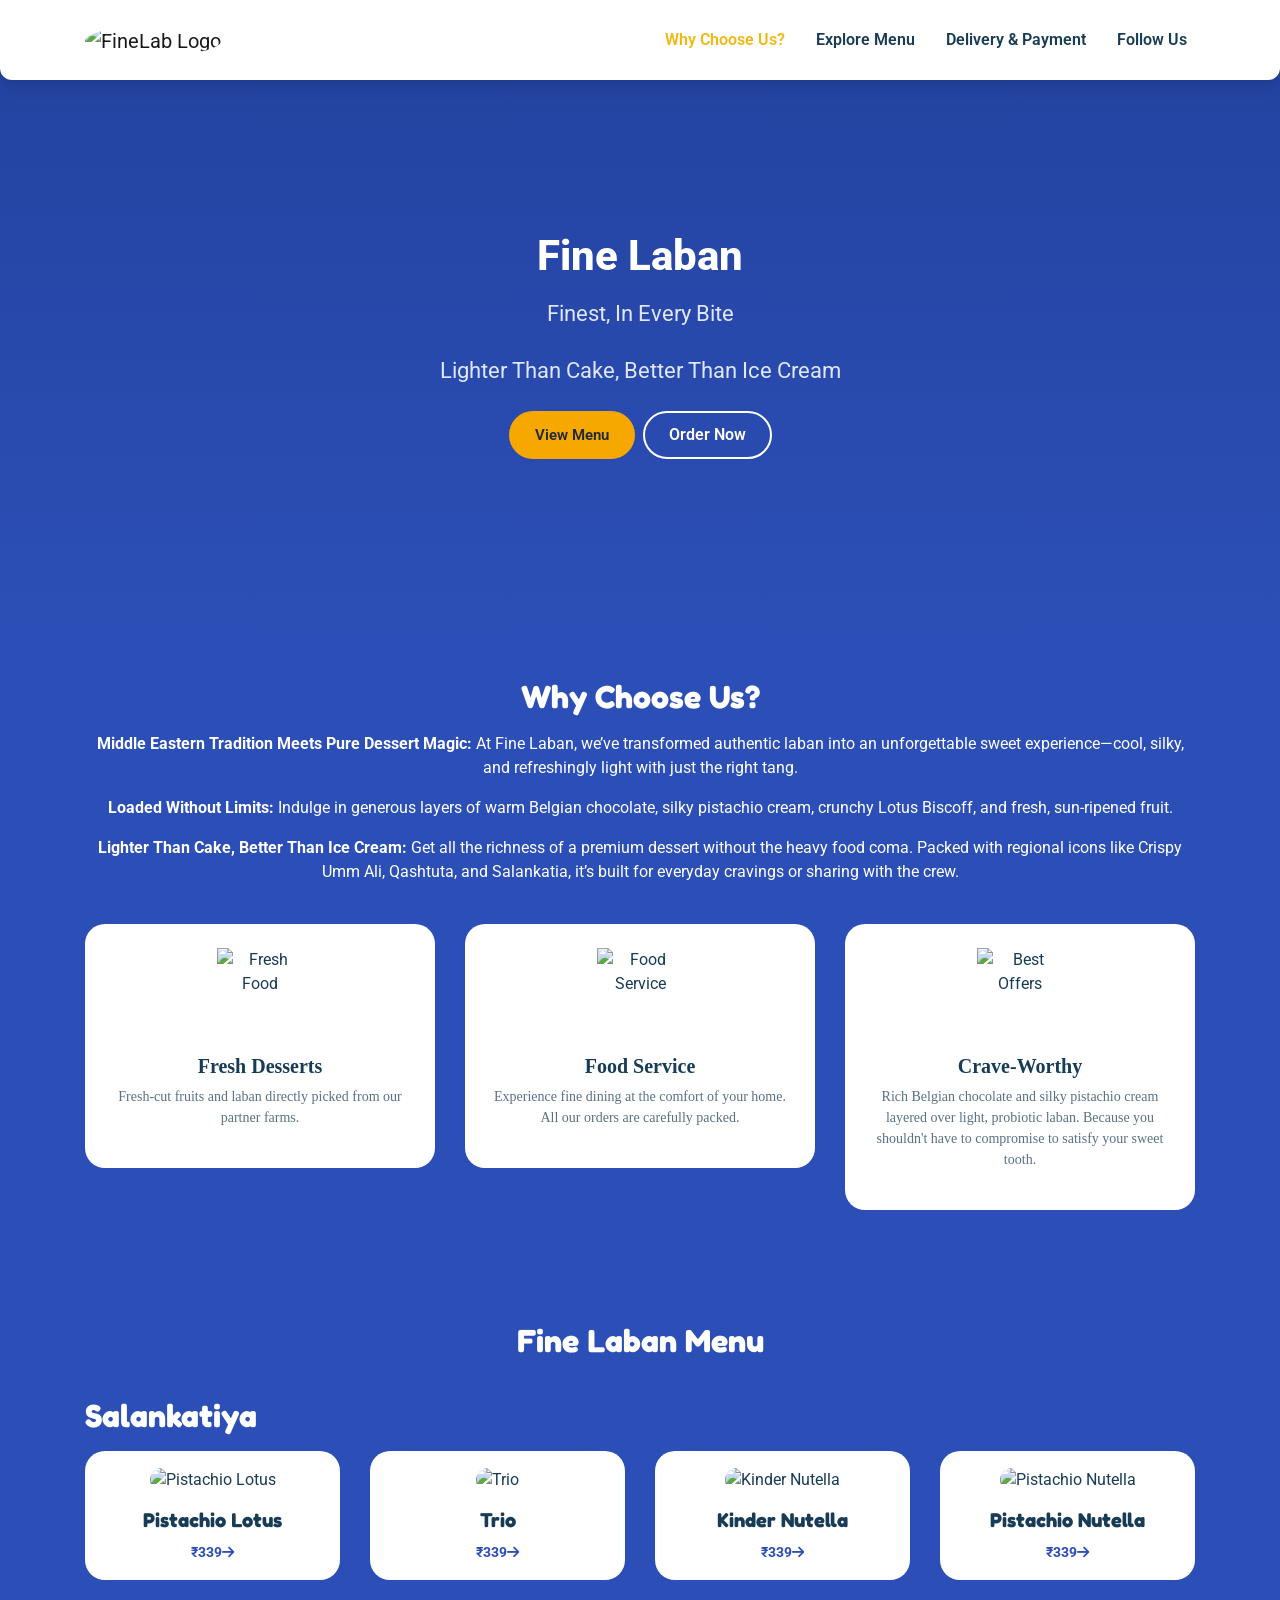
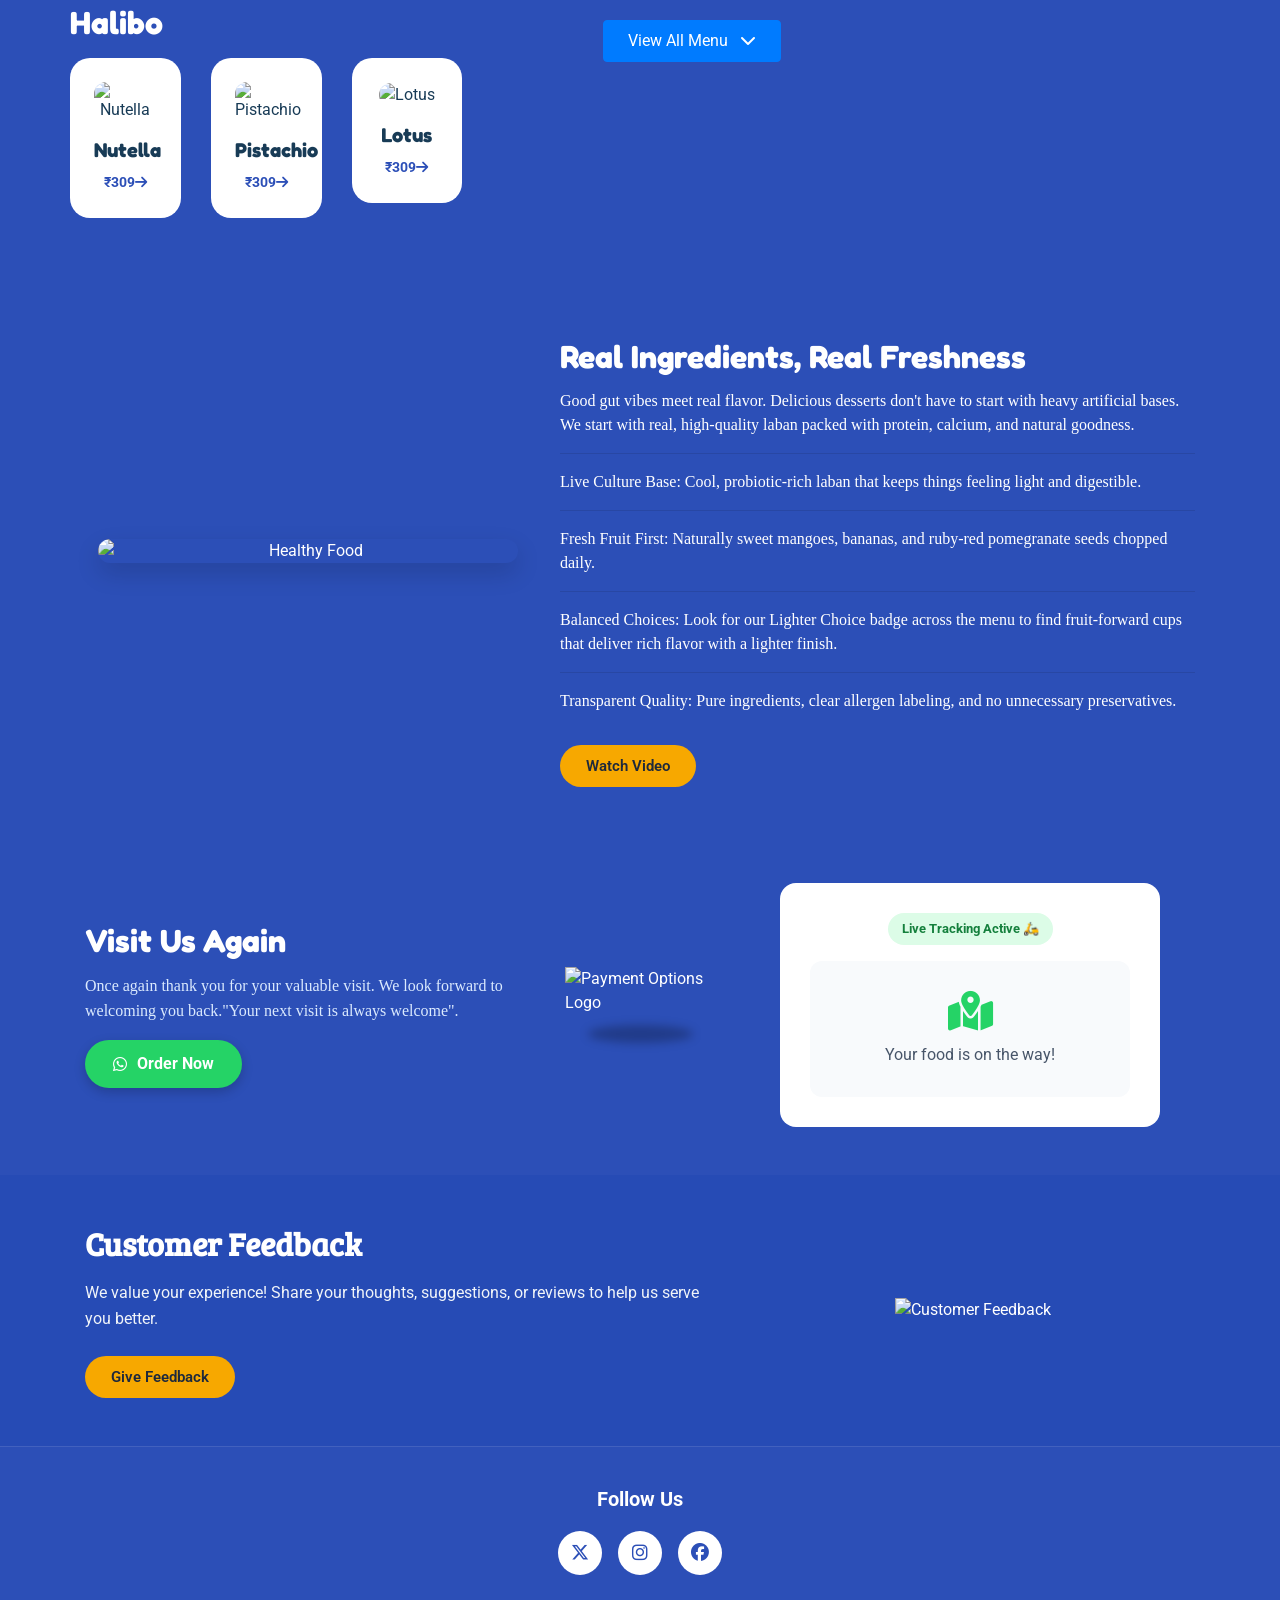
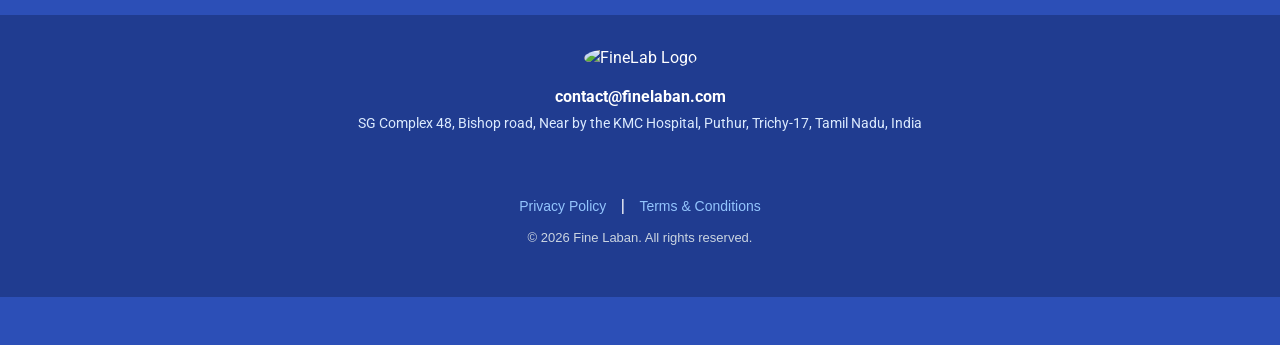
==== commit 6f217ef3: "Update fmt.Println message from 'Hello' to 'Goodbye'" ====
--- a/index.html
+++ b/index.html
@@ -47,7 +47,7 @@
             <p class="banner-caption mb-4">Lighter Than Cake, Better Than Ice Cream</p>
             <div class="d-flex justify-content-center gap-3">
                 <button class="custom-button mr-2" onclick="location.href='#exploreMenuSection'">View Menu</button>
-                <a href="https://wa.me/917909191778?text=Hello%20Fine%20Shop%2C%20I%20want%20to%20place%20an%20order." target="_blank" class="custom-outline-button">Order Now</a>
+                <a href="https://wa.me/919876543210?text=Hello%20Fine%20Shop%2C%20I%20want%20to%20place%20an%20order." target="_blank" class="custom-outline-button">Order Now</a>
             </div>
         </div>
     </div>
@@ -649,7 +649,7 @@
                 <div class="visit-content">
                     <h1 class="delivery-and-payment-section-heading">Visit Us Again</h1>
                     <p class="delivery-and-payment-section-description">Once again thank you for your valuable visit. We look forward to welcoming you back."Your next visit is always welcome".</p>
-                    <a href="https://wa.me/917909191778?text=Hello%20Fine%20Shop%2C%20I%20want%20to%20place%20an%20order." target="_blank" class="whatsapp_float">
+                    <a href="https://wa.me/919876543210?text=Hello%20Fine%20Shop%2C%20I%20want%20to%20place%20an%20order." target="_blank" class="whatsapp_float">
                         <i class="fab fa-whatsapp"></i> Order Now
                     </a>
                 </div>
@@ -736,7 +736,7 @@
       <div class="modal-body">
         <!-- Form configured to send emails via FormSubmit -->
         <form
-          action="https://formsubmit.co/finelabantn45@gmail.com"
+          action="https://formsubmit.co/contact@finelaban.com"
           method="POST"
           class="feedback-form"
         >
@@ -822,7 +822,7 @@
     <div class="footer-section">
         <div class="container text-center">
             <img src="https://res.cloudinary.com/rdp2jkcj/image/upload/v1786182615/WhatsApp_Image_2026-08-08_at_3.19.28_PM_ah4m60.jpg" style="width: 80px; height: 60px; border-radius: 100%;" alt="FineLab Logo" />
-            <p class="footer-section-mail-id mb-1">finelabantn45@gmail.com</p>
+            <p class="footer-section-mail-id mb-1">contact@finelaban.com</p>
             <p class="footer-section-address">SG Complex 48, Bishop road, Near by the KMC Hospital, Puthur, Trichy-17, Tamil Nadu, India</p>
         </div>
         <!-- Footer Section -->
@@ -881,4 +881,4 @@
 </div>
 </body>
 
-</html>+</html>
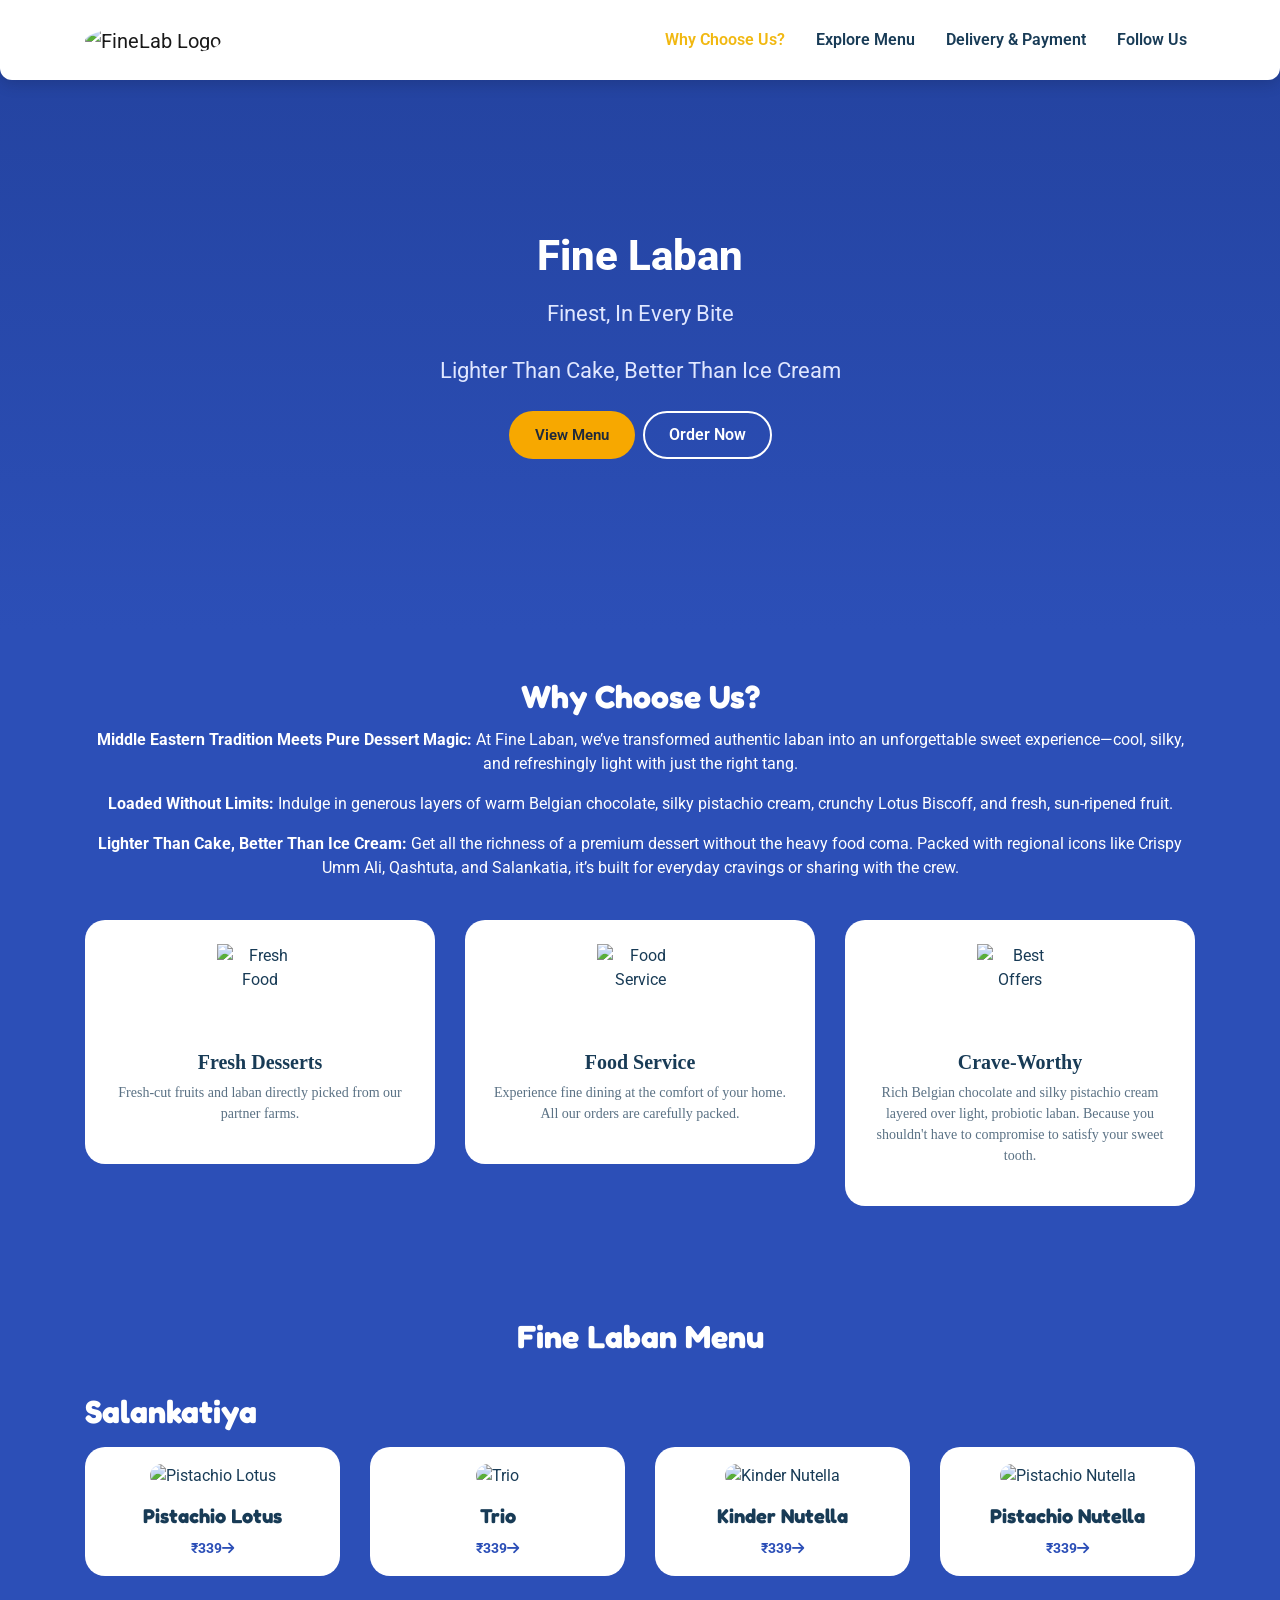
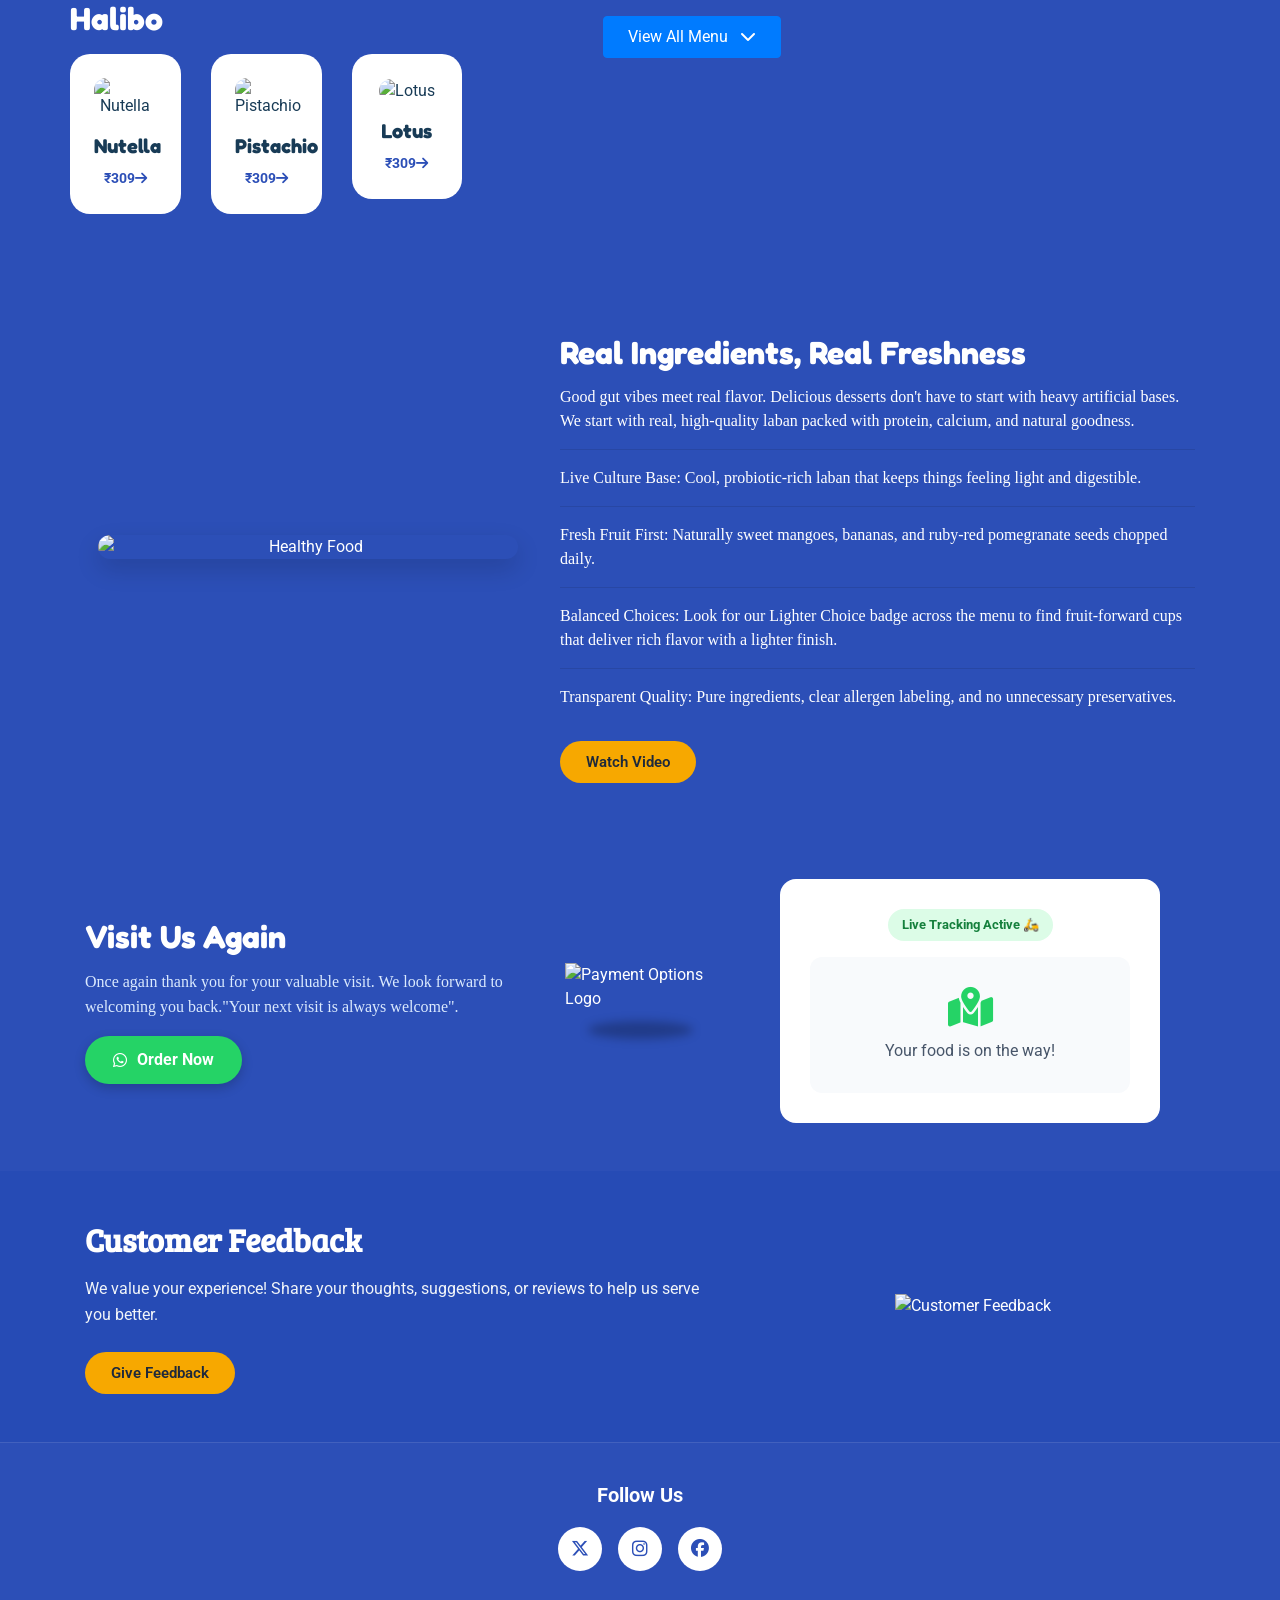
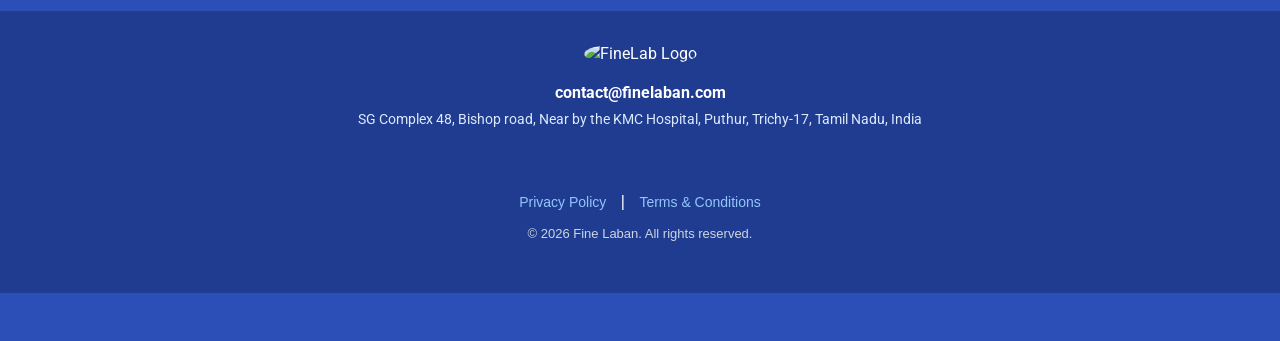
==== commit a6a9192a: "Update index.html" ====
--- a/index.html
+++ b/index.html
@@ -58,10 +58,11 @@
             <div class="row">
                 <div class="col-12 text-center mb-4">
                     <h1 class="wcu-section-heading">Why Choose Us?</h1>
-                    <p class="wcu-section-description">
+                    <div class="wcu-section-description">
                          <p><strong>Middle Eastern Tradition Meets Pure Dessert Magic:</strong> At Fine Laban, we’ve transformed authentic laban into an unforgettable sweet experience—cool, silky, and refreshingly light with just the right tang.</p>
                          <p><strong>Loaded Without Limits:</strong> Indulge in generous layers of warm Belgian chocolate, silky pistachio cream, crunchy Lotus Biscoff, and fresh, sun-ripened fruit.</p>
-                         <p><strong>Lighter Than Cake, Better Than Ice Cream:</strong> Get all the richness of a premium dessert without the heavy food coma. Packed with regional icons like Crispy Umm Ali, Qashtuta, and Salankatia, it’s built for everyday cravings or sharing with the crew.</p> 
+                         <p><strong>Lighter Than Cake, Better Than Ice Cream:</strong> Get all the richness of a premium dessert without the heavy food coma. Packed with regional icons like Crispy Umm Ali, Qashtuta, and Salankatia, it’s built for everyday cravings or sharing with the crew.</p>
+                    </div>
                </div>
                <div class="col-12 col-md-4">
                     <div class="wcu-card p-4 mb-3">
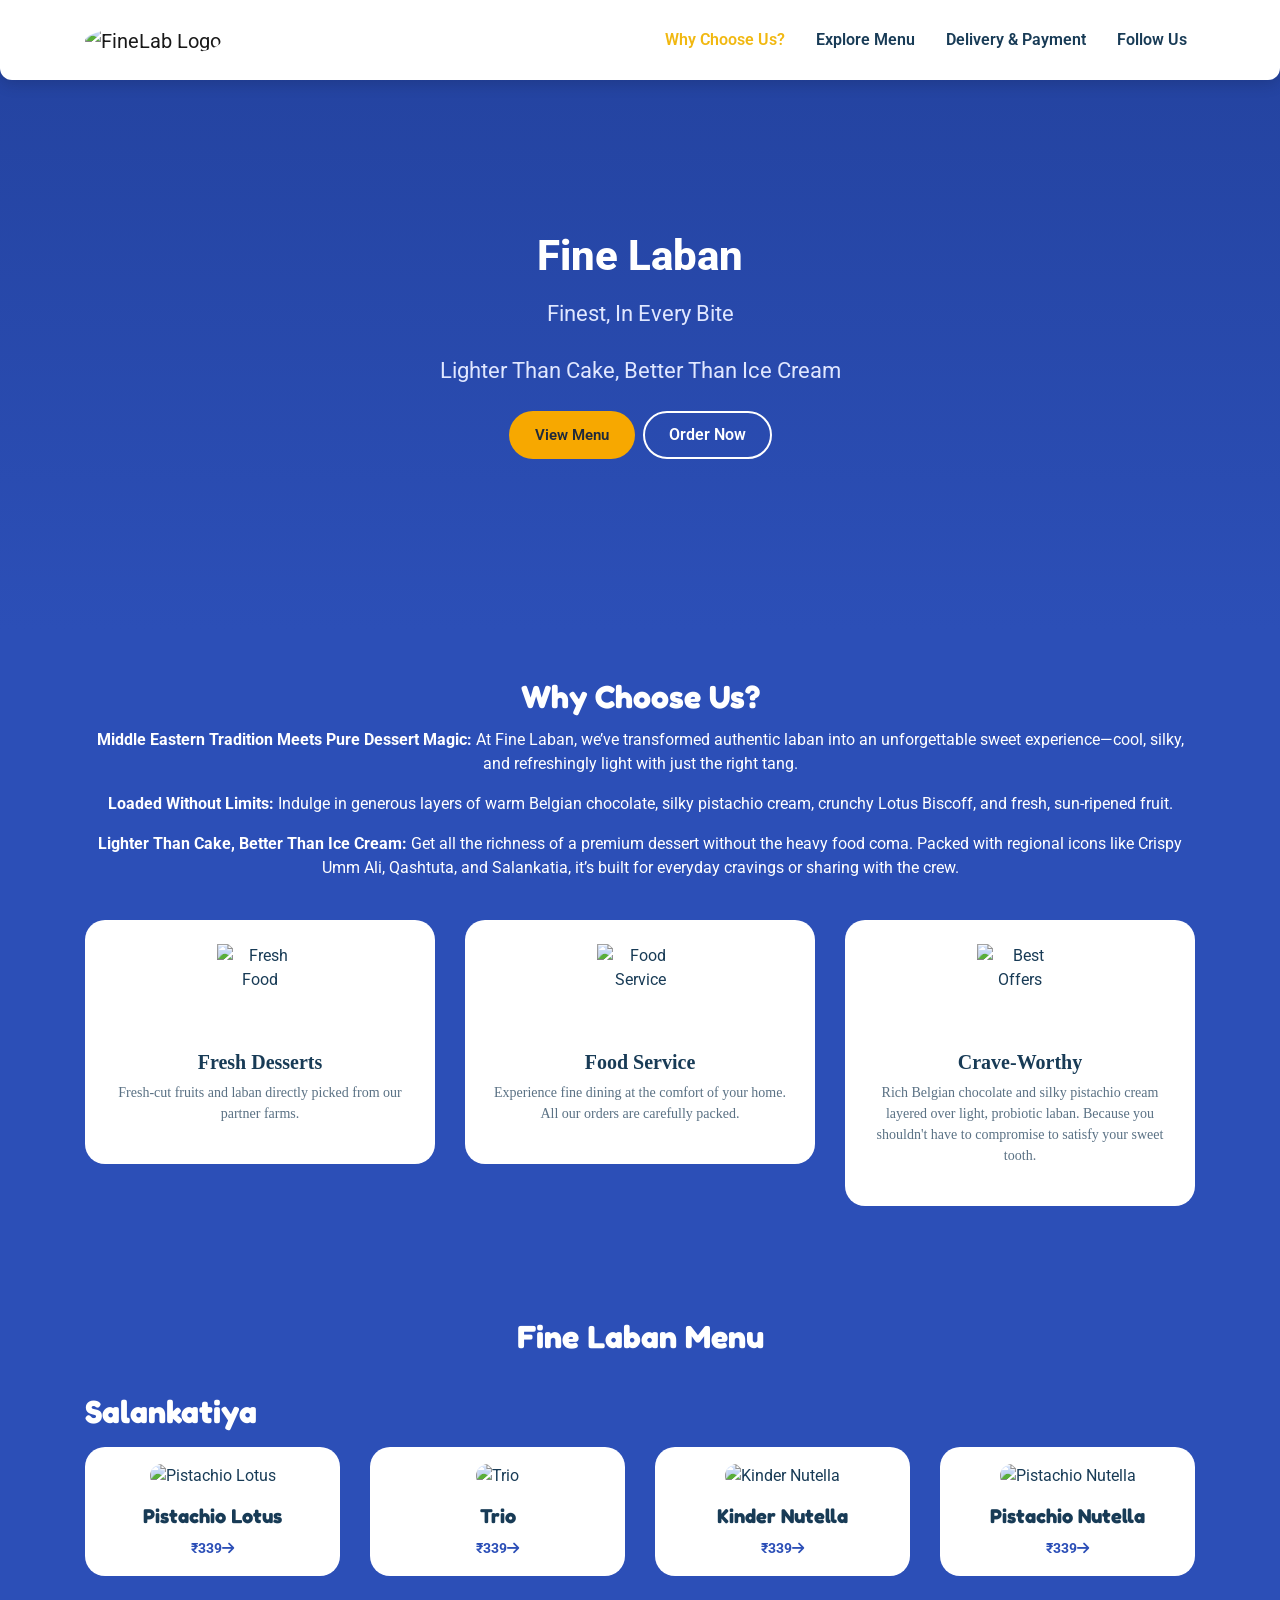
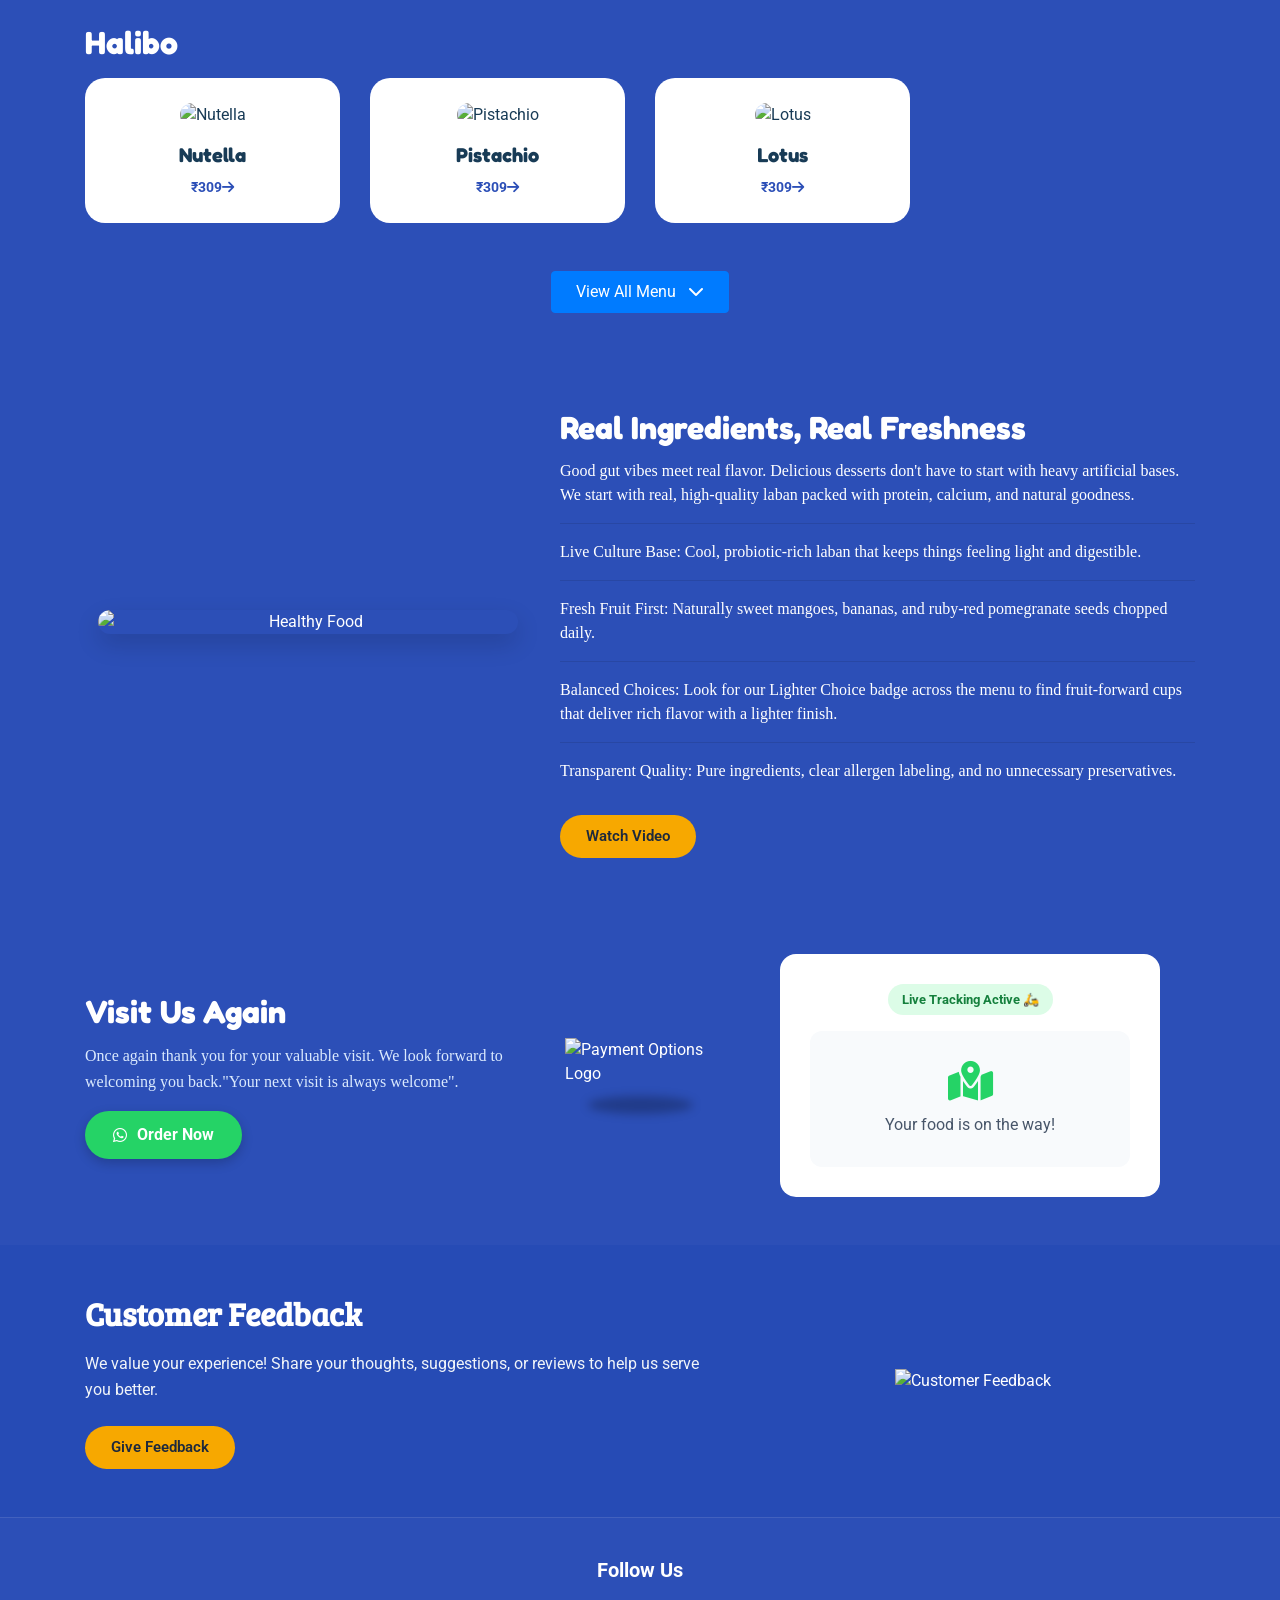
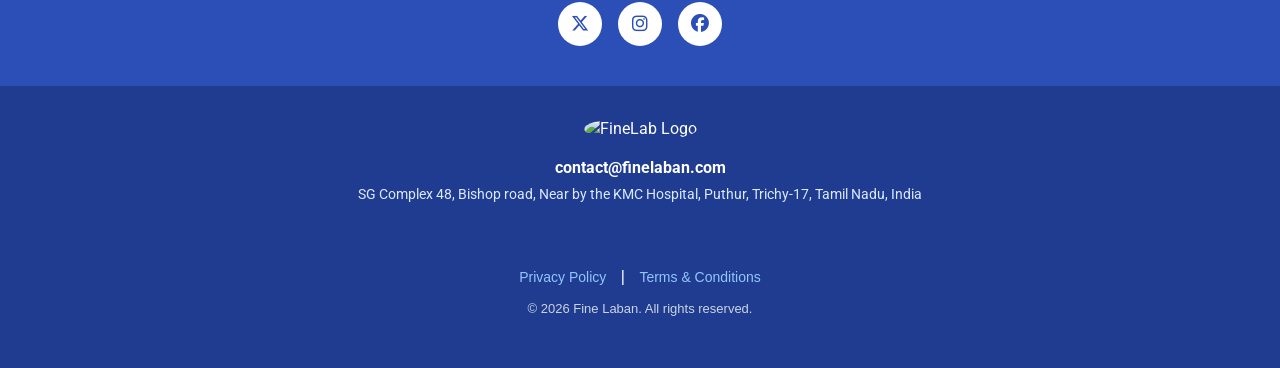
==== commit a9a6534e: "Update index.html" ====
--- a/index.html
+++ b/index.html
@@ -132,6 +132,7 @@
                     <a href="#" class="menu-item-link"> ₹339<i class="fas fa-arrow-right"></i></a>
                 </div>
             </div>
+        </div>
 
 
         <!-- 12. HALIBO SECTION -->
@@ -601,21 +602,6 @@
 
     </div>
 </div>
-
-<script>
-function toggleMenu() {
-    const hiddenSection = document.getElementById('moreMenuSection');
-    const toggleBtn = document.getElementById('toggleMenuBtn');
-
-    if (hiddenSection.classList.contains('d-none')) {
-        hiddenSection.classList.remove('d-none');
-        toggleBtn.innerHTML = 'Show Less <i class="fas fa-chevron-up ml-2"></i>';
-    } else {
-        hiddenSection.classList.add('d-none');
-        toggleBtn.innerHTML = 'View All Menu <i class="fas fa-chevron-down ml-2"></i>';
-    }
-}
-</script>
 
     <!-- HEALTHY FOOD -->
     <div class="healthy-food-section pt-5 pb-5">
@@ -737,7 +723,7 @@
       <div class="modal-body">
         <!-- Form configured to send emails via FormSubmit -->
         <form
-          action="https://formsubmit.co/contact@finelaban.com"
+          action="https://formsubmit.co/your-formsubmit-token-here"
           method="POST"
           class="feedback-form"
         >
